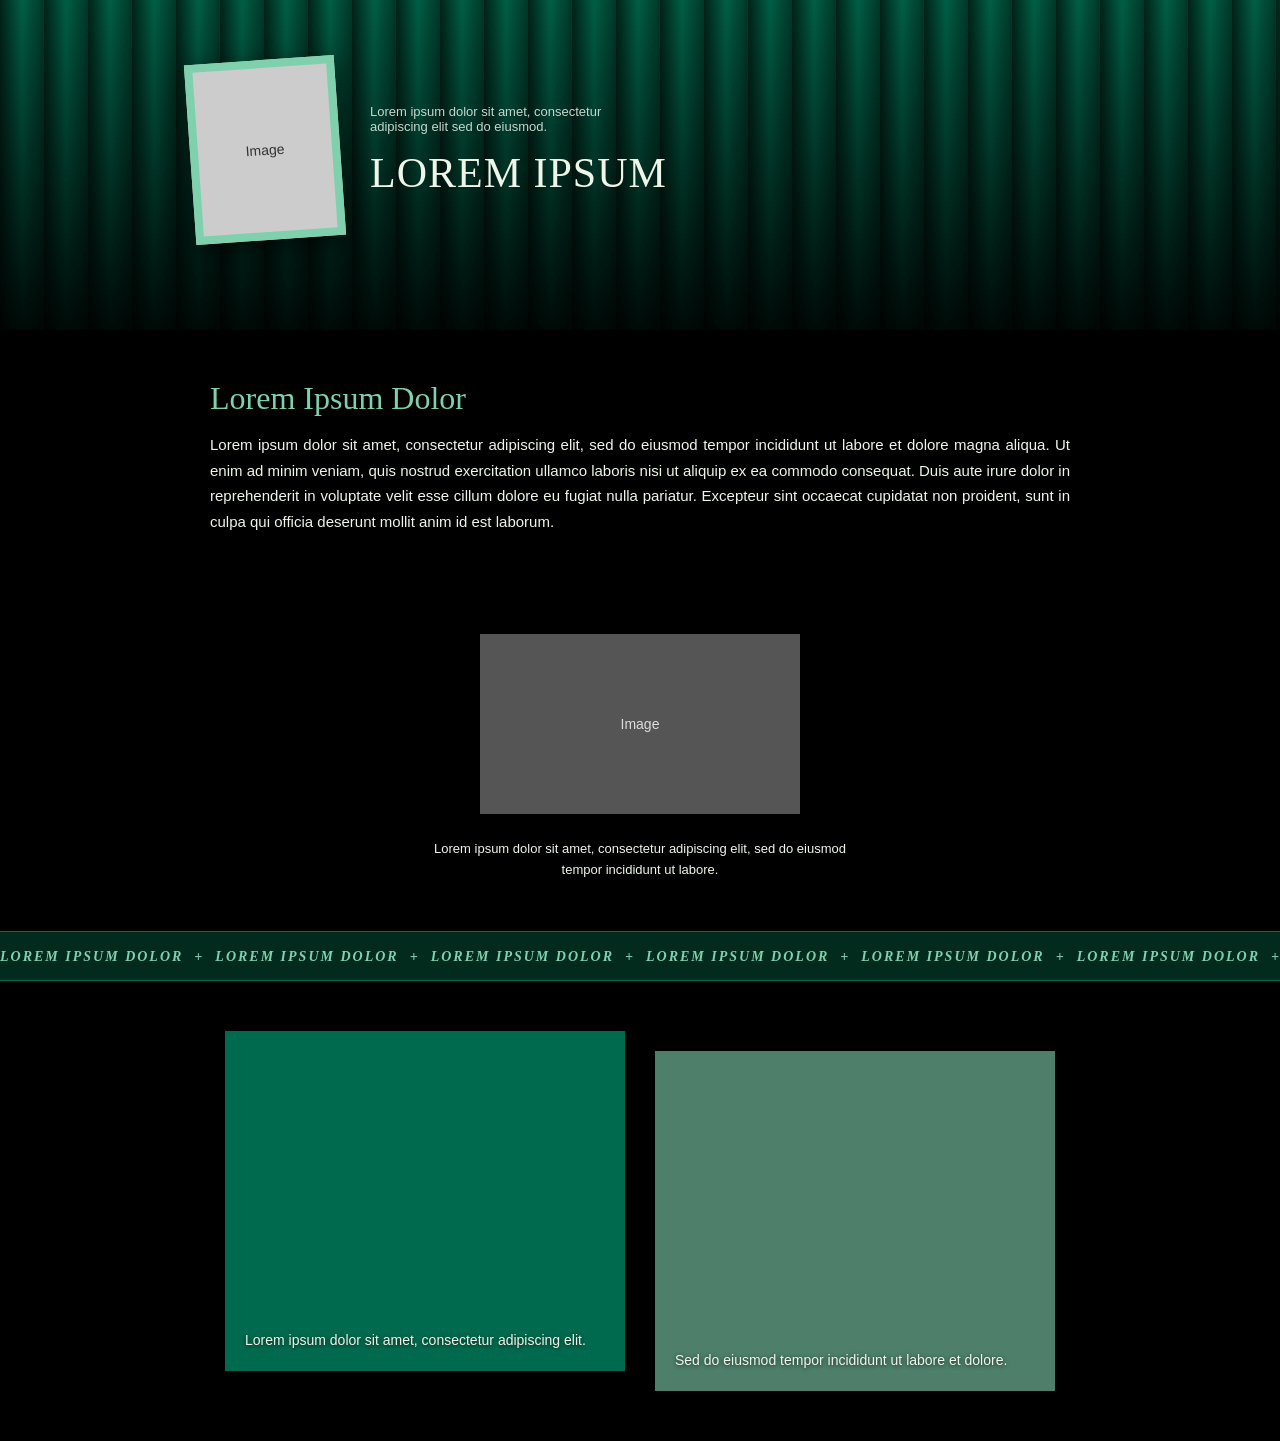
==== index.html @ 97211c65 "Fixed deployment" ====
<!DOCTYPE html>
<html lang="en">
<head>
  <meta charset="UTF-8">
  <!-- This line makes the page fit phone screens -->
  <meta name="viewport" content="width=device-width, initial-scale=1">
  <title>Draft Page</title>

  <style>
    /* ---------- COLORS (change them here!) ---------- */
    :root {
      --green-dark: #022b1e;    /* deep background green */
      --green-main: #006a4e;    /* La Salle style green */
      --green-light: #7fd1ae;   /* soft light green for accents */
      --cream: #eef5e9;         /* text color */
    }

    /* ---------- BASIC SETUP ---------- */
    * { box-sizing: border-box; }

    body {
      margin: 0;
      background: #000;
      color: var(--cream);
      font-family: Arial, sans-serif;
    }

    img, .placeholder { max-width: 100%; }

    /* ---------- HERO (green curtain) ---------- */
    .hero {
      position: relative;
      padding: 60px 20px 90px 20px;
      /* vertical stripes = curtain folds, plus a dark fade at the bottom */
      background:
        linear-gradient(to bottom, rgba(0,0,0,0.1), rgba(0,0,0,0.9)),
        repeating-linear-gradient(
          90deg,
          #01261a 0px,
          var(--green-main) 22px,
          #013d2c 44px
        );
    }

    .hero-inner {
      max-width: 900px;
      margin: 0 auto;
      display: flex;
      align-items: center;
      gap: 30px;
    }

    /* gold-ish picture frame, now light green */
    .frame {
      flex: 0 0 150px;
      height: 180px;
      border: 8px solid var(--green-light);
      background: #ccc;
      color: #333;
      transform: rotate(-4deg);
      display: flex;
      align-items: center;
      justify-content: center;
      font-size: 14px;
      box-shadow: 0 8px 25px rgba(0,0,0,0.6);
    }

    .hero-text small {
      display: block;
      max-width: 280px;
      font-size: 13px;
      color: #c5d6cc;
      margin-bottom: 15px;
    }

    .hero-text h1 {
      margin: 0;
      font-family: Georgia, serif;
      font-weight: normal;
      font-size: clamp(26px, 5vw, 42px);
      letter-spacing: 1px;
    }

    /* ---------- GENERAL SECTION WIDTH ---------- */
    .section {
      max-width: 900px;
      margin: 0 auto;
      padding: 50px 20px;
    }

    /* ---------- ABOUT ---------- */
    .about h2 {
      font-family: Georgia, serif;
      font-weight: normal;
      font-size: clamp(24px, 4vw, 32px);
      color: var(--green-light);
      margin: 0 0 15px 0;
    }

    .about p {
      font-size: 15px;
      line-height: 1.7;
      text-align: justify;
      margin: 0;
    }

    /* ---------- FAMILY PHOTO ---------- */
    .family { text-align: center; }

    .placeholder {
      background: #555;
      color: #ddd;
      display: flex;
      align-items: center;
      justify-content: center;
      font-size: 14px;
    }

    .family .photo {
      width: 100%;
      max-width: 320px;
      height: 180px;
      margin: 0 auto;
    }

    .family p {
      font-size: 13px;
      line-height: 1.6;
      max-width: 420px;
      margin: 25px auto 0 auto;
    }

    /* ---------- SCROLLING TEXT BAR ---------- */
    .marquee {
      overflow: hidden;
      white-space: nowrap;
      padding: 15px 0;
      border-top: 1px solid var(--green-main);
      border-bottom: 1px solid var(--green-main);
      background: var(--green-dark);
    }

    .marquee span {
      display: inline-block;
      color: var(--green-light);
      font-family: Georgia, serif;
      font-style: italic;
      font-weight: bold;
      font-size: 14px;
      letter-spacing: 2px;
      animation: scroll 20s linear infinite;
    }

    @keyframes scroll {
      from { transform: translateX(0); }
      to   { transform: translateX(-50%); }
    }

    /* ---------- MEMORY CARDS ---------- */
    .cards {
      display: flex;
      flex-wrap: wrap;          /* cards stack on small screens */
      gap: 30px;
      justify-content: center;
    }

    .card {
      position: relative;
      flex: 1 1 280px;          /* grow, shrink, min width 280px */
      max-width: 400px;
      height: 340px;
      background: var(--green-main);
    }

    .card.second {
      background: #4d7f6b;
      margin-top: 20px;         /* little offset like the original */
    }

    .card p {
      position: absolute;
      bottom: 20px;
      left: 20px;
      right: 20px;
      margin: 0;
      font-size: 14px;
      line-height: 1.5;
      text-shadow: 0 1px 4px rgba(0,0,0,0.7);
    }

    /* ---------- PHONE TWEAKS ---------- */
    @media (max-width: 600px) {
      .hero { padding: 40px 20px 60px 20px; }

      /* stack the frame on top of the text */
      .hero-inner {
        flex-direction: column;
        text-align: center;
      }

      .hero-text small { margin-left: auto; margin-right: auto; }

      .card.second { margin-top: 0; }
      .about p { text-align: left; }
    }
  </style>
</head>

<body>

  <!-- ===== HERO ===== -->
  <header class="hero">
    <div class="hero-inner">
      <!-- Replace this box with: <img src="portrait.jpg" alt=""> -->
      <div class="frame">Image</div>

      <div class="hero-text">
        <small>Lorem ipsum dolor sit amet, consectetur adipiscing elit sed do eiusmod.</small>
        <h1>LOREM IPSUM</h1>
      </div>
    </div>
  </header>

  <!-- ===== ABOUT ===== -->
  <section class="section about">
    <h2>Lorem Ipsum Dolor</h2>
    <p>
      Lorem ipsum dolor sit amet, consectetur adipiscing elit, sed do eiusmod tempor incididunt ut labore et dolore magna aliqua. Ut enim ad minim veniam, quis nostrud exercitation ullamco laboris nisi ut aliquip ex ea commodo consequat. Duis aute irure dolor in reprehenderit in voluptate velit esse cillum dolore eu fugiat nulla pariatur. Excepteur sint occaecat cupidatat non proident, sunt in culpa qui officia deserunt mollit anim id est laborum.
    </p>
  </section>

  <!-- ===== PHOTO ===== -->
  <section class="section family">
    <!-- Replace with: <img src="photo.jpg" alt=""> -->
    <div class="placeholder photo">Image</div>
    <p>Lorem ipsum dolor sit amet, consectetur adipiscing elit, sed do eiusmod tempor incididunt ut labore.</p>
  </section>

  <!-- ===== SCROLLING TEXT ===== -->
  <div class="marquee">
    <span>
      LOREM IPSUM DOLOR &nbsp;+&nbsp; LOREM IPSUM DOLOR &nbsp;+&nbsp; LOREM IPSUM DOLOR &nbsp;+&nbsp; LOREM IPSUM DOLOR &nbsp;+&nbsp;
      LOREM IPSUM DOLOR &nbsp;+&nbsp; LOREM IPSUM DOLOR &nbsp;+&nbsp; LOREM IPSUM DOLOR &nbsp;+&nbsp; LOREM IPSUM DOLOR &nbsp;+&nbsp;
    </span>
  </div>

  <!-- ===== CARDS ===== -->
  <section class="section">
    <div class="cards">
      <div class="card">
        <p>Lorem ipsum dolor sit amet, consectetur adipiscing elit.</p>
      </div>

      <div class="card second">
        <p>Sed do eiusmod tempor incididunt ut labore et dolore.</p>
      </div>
    </div>
  </section>

</body>
</html>
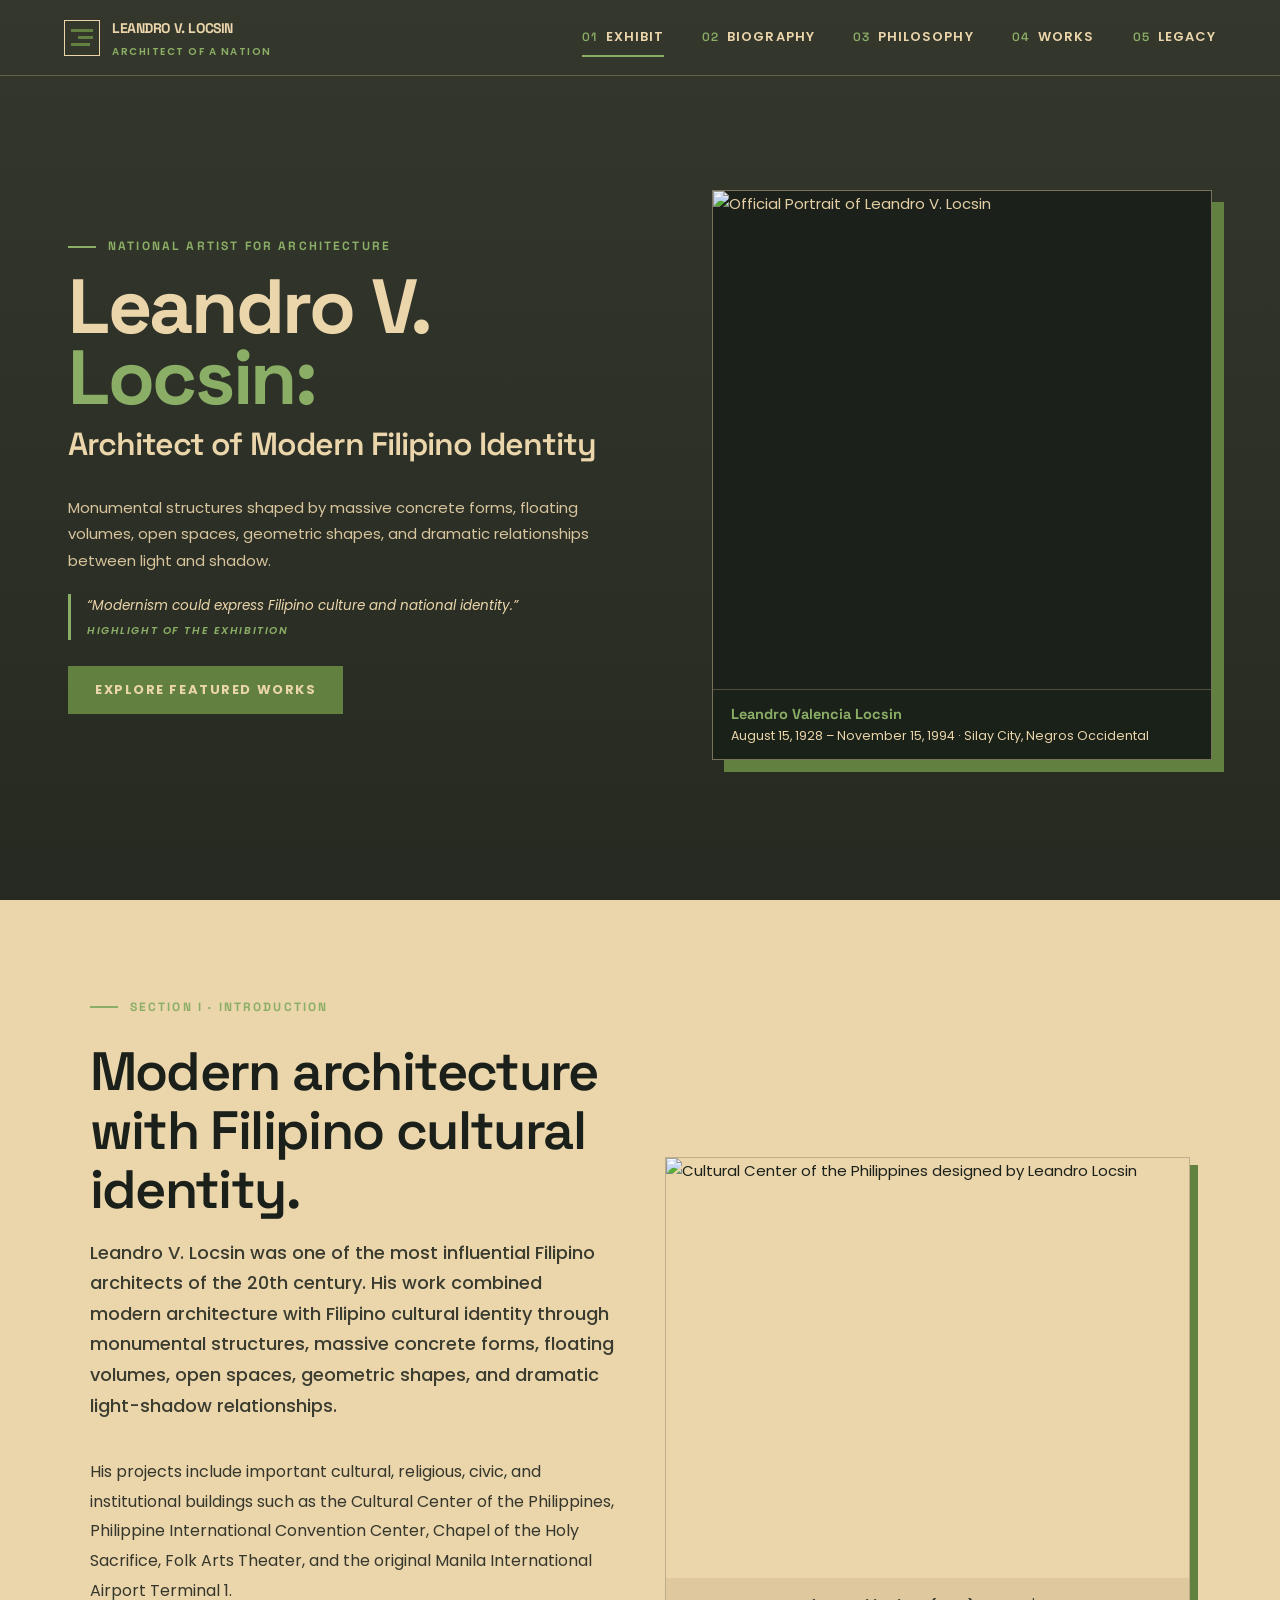
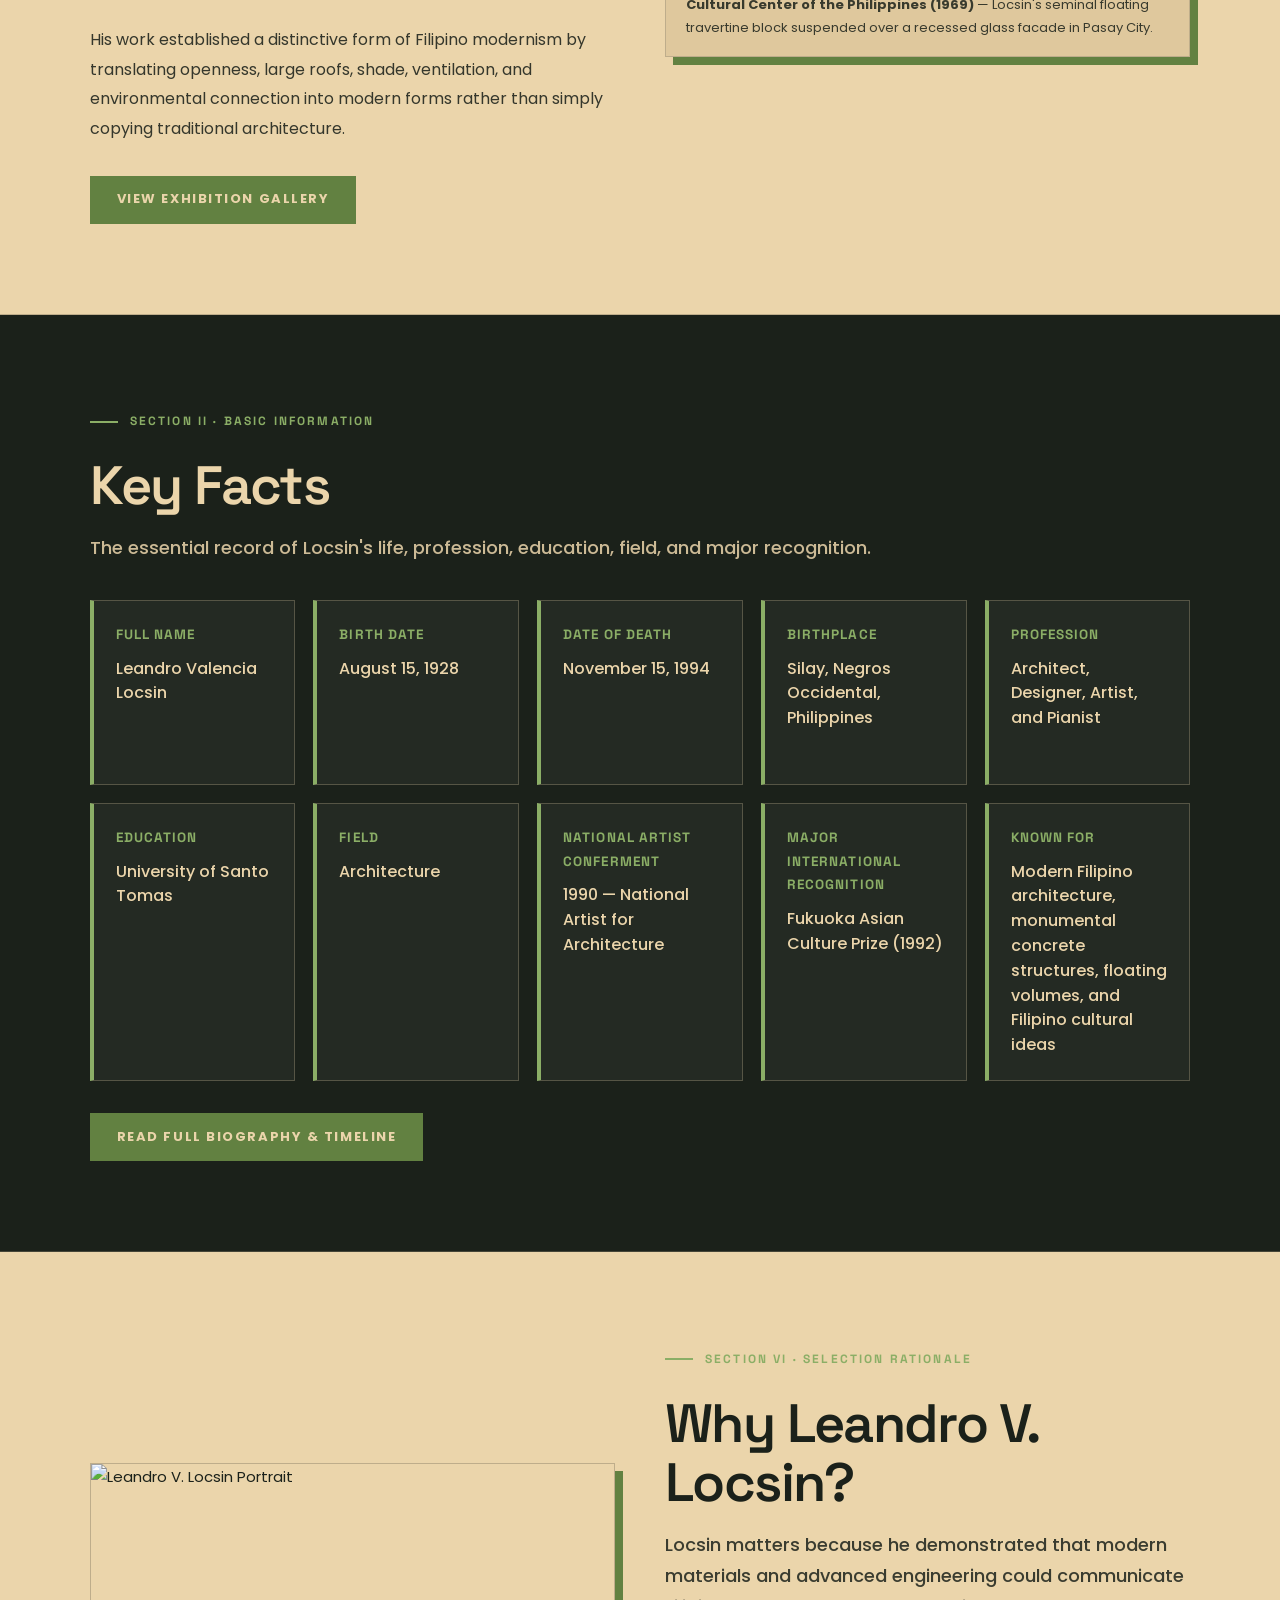
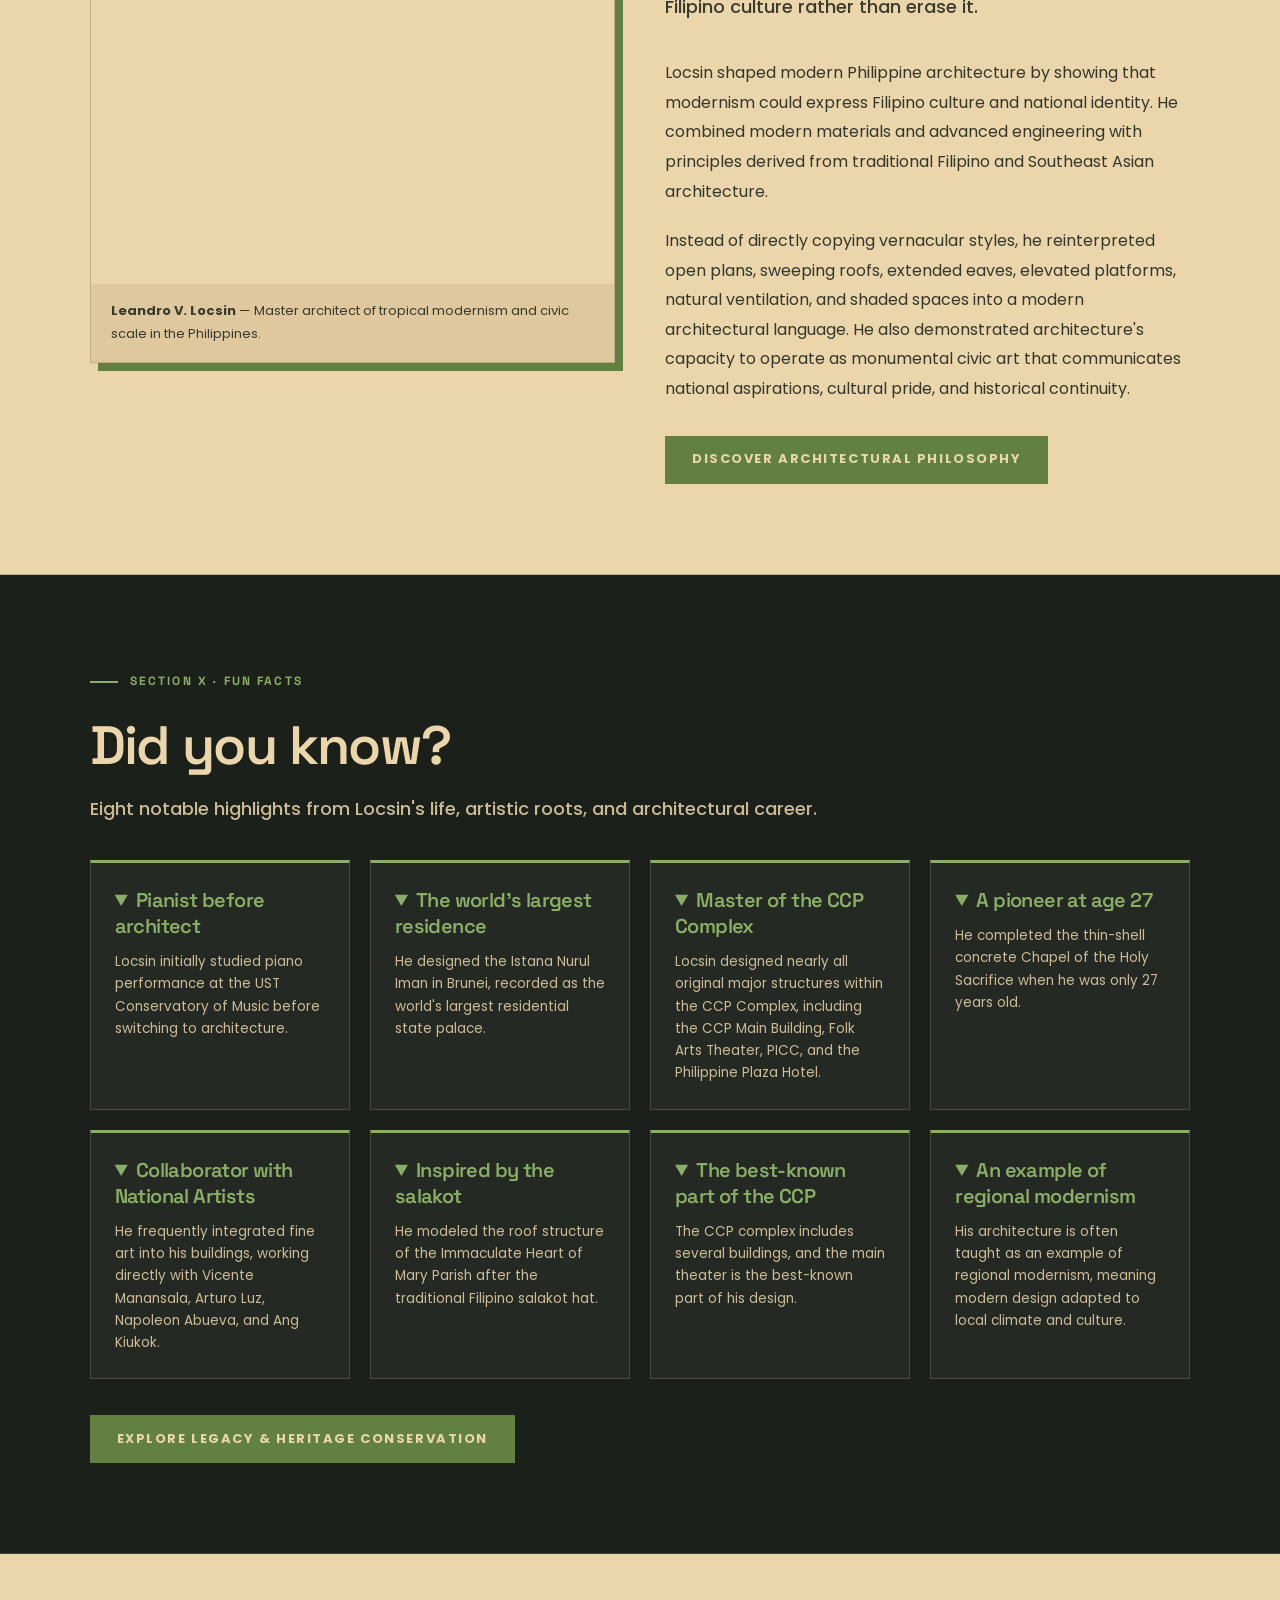
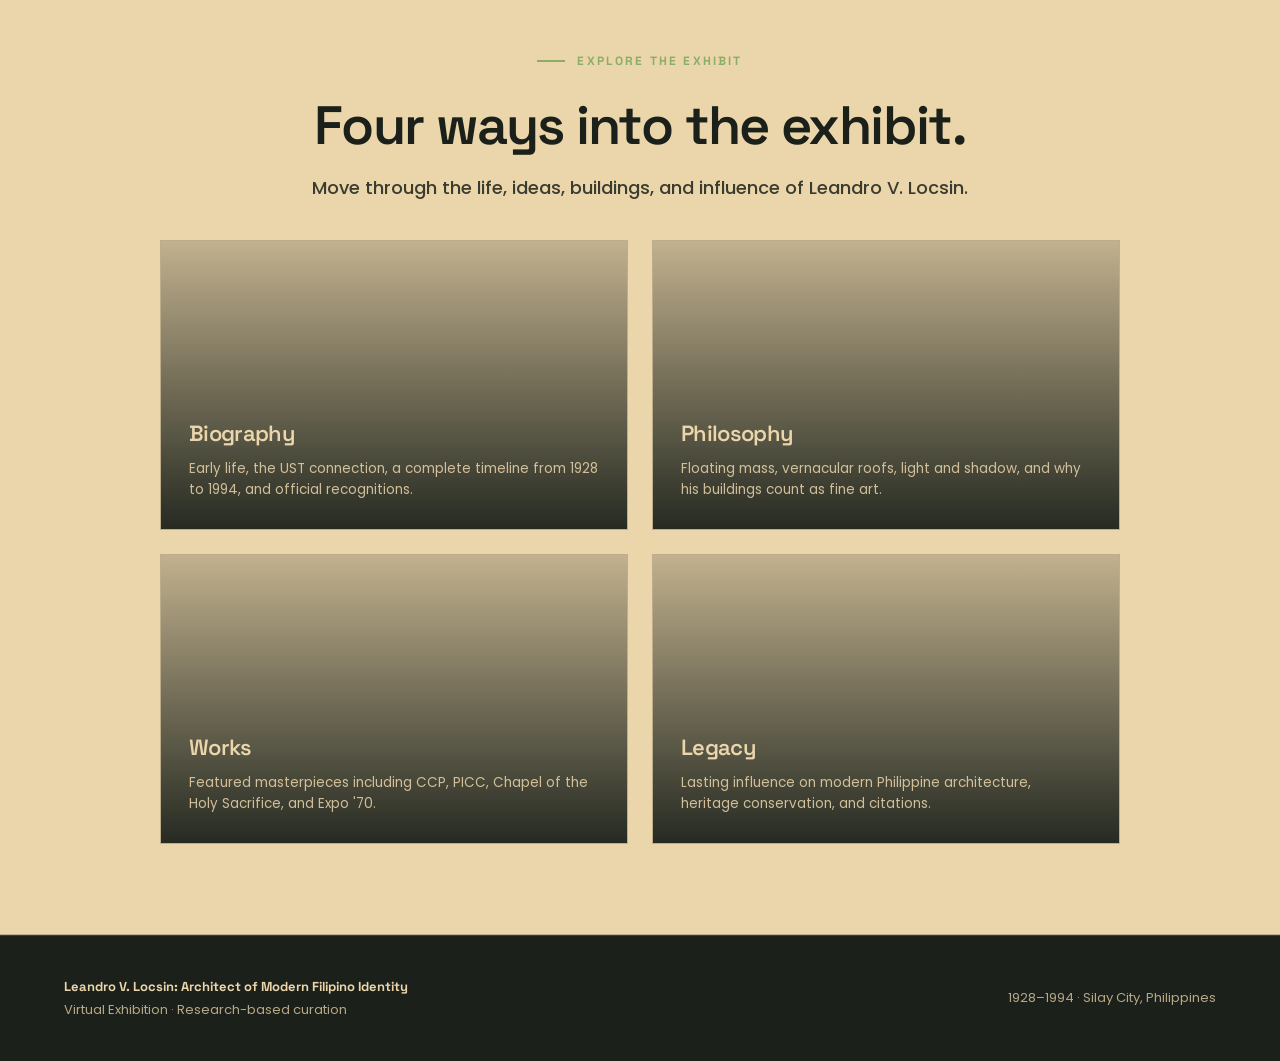
==== commit 64350cfe: "Updated frontend to homepage" ====
--- a/index.html
+++ b/index.html
@@ -2,260 +2,1056 @@
 <html lang="en">
 <head>
   <meta charset="UTF-8">
-  <!-- This line makes the page fit phone screens -->
-  <meta name="viewport" content="width=device-width, initial-scale=1">
-  <title>Draft Page</title>
+  <meta name="viewport" content="width=device-width, initial-scale=1.0">
+  <meta name="description" content="Virtual exhibition on Leandro V. Locsin, National Artist for Architecture.">
+  <title>Leandro V. Locsin — Architect of Modern Filipino Identity</title>
+  
+  <!-- Font Imports: Space Grotesk (Titles & Headings) + Poppins (Body Text) -->
+  <link rel="preconnect" href="https://fonts.googleapis.com">
+  <link rel="preconnect" href="https://fonts.gstatic.com" crossorigin>
+  <link href="https://fonts.googleapis.com/css2?family=Poppins:ital,wght@0,300;0,400;0,500;0,600;0,700;1,400&family=Space+Grotesk:wght@500;600;700&display=swap" rel="stylesheet">
 
   <style>
-    /* ---------- COLORS (change them here!) ---------- */
+    /* ==========================================================================
+       DESIGN SYSTEM & TYPOGRAPHY LOCKOUT
+       ========================================================================== */
     :root {
-      --green-dark: #022b1e;    /* deep background green */
-      --green-main: #006a4e;    /* La Salle style green */
-      --green-light: #7fd1ae;   /* soft light green for accents */
-      --cream: #eef5e9;         /* text color */
-    }
-
-    /* ---------- BASIC SETUP ---------- */
-    * { box-sizing: border-box; }
+      --bg-dark: #1b211a;
+      --accent-green: #628141;
+      --highlight-green: #8bae66;
+      --warm-beige: #ebd5ab;
+      --ink: #1b211a;
+      --paper: #ebd5ab;
+      --line: rgba(27, 33, 26, 0.22);
+      --line-light: rgba(235, 213, 171, 0.2);
+      
+      /* STRICT FONT FAMILIES */
+      --font-title: 'Space Grotesk', -apple-system, BlinkMacSystemFont, sans-serif;
+      --font-body: 'Poppins', -apple-system, BlinkMacSystemFont, sans-serif;
+    }
+
+    * {
+      box-sizing: border-box;
+      margin: 0;
+      padding: 0;
+    }
+
+    html {
+      scroll-behavior: smooth;
+    }
 
     body {
-      margin: 0;
-      background: #000;
-      color: var(--cream);
-      font-family: Arial, sans-serif;
-    }
-
-    img, .placeholder { max-width: 100%; }
-
-    /* ---------- HERO (green curtain) ---------- */
-    .hero {
-      position: relative;
-      padding: 60px 20px 90px 20px;
-      /* vertical stripes = curtain folds, plus a dark fade at the bottom */
-      background:
-        linear-gradient(to bottom, rgba(0,0,0,0.1), rgba(0,0,0,0.9)),
-        repeating-linear-gradient(
-          90deg,
-          #01261a 0px,
-          var(--green-main) 22px,
-          #013d2c 44px
-        );
-    }
-
-    .hero-inner {
-      max-width: 900px;
-      margin: 0 auto;
+      min-height: 100vh;
+      background: var(--paper);
+      color: var(--ink);
+      font-family: var(--font-body);
+      font-size: 15px;
+      line-height: 1.75;
+      -webkit-font-smoothing: antialiased;
+    }
+
+    /* ALL TITLES & HEADINGS LOCKED TO SPACE GROTESK */
+    h1, h2, h3, h4, h5, h6,
+    .lx-display,
+    .lx-title,
+    .lx-home-title-sub,
+    .lx-brand-copy strong,
+    .lx-kicker,
+    .info-card dt,
+    .fact-card summary,
+    .exhibit-card-title {
+      font-family: var(--font-title) !important;
+      letter-spacing: -0.03em;
+    }
+
+    /* ALL BODY PARAGRAPHS & LABELS LOCKED TO POPPINS */
+    p, li, dt, dd, blockquote, figcaption, cite, span, a, button, summary {
+      font-family: var(--font-body);
+    }
+
+    a {
+      color: inherit;
+      text-decoration: none;
+    }
+
+    img {
+      display: block;
+      max-width: 100%;
+      height: auto;
+    }
+
+    .skip-link {
+      position: absolute;
+      top: -100px;
+      left: 16px;
+      z-index: 200;
+      padding: 12px 20px;
+      background: var(--accent-green);
+      color: var(--warm-beige);
+      font-weight: 600;
+      transition: top 0.2s ease;
+    }
+    .skip-link:focus {
+      top: 16px;
+    }
+
+    /* ==========================================================================
+       HEADER & NAVIGATION (SMOOTH SCROLL HIDE/SHOW WITH BEIGE BACKGROUND)
+       ========================================================================== */
+    .lx-header {
+      position: fixed;
+      top: 0;
+      left: 0;
+      right: 0;
+      z-index: 100;
+      display: flex;
+      height: 76px;
+      align-items: center;
+      justify-content: space-between;
+      gap: 24px;
+      padding: 0 clamp(20px, 5vw, 80px);
+      background: transparent;
+      border-bottom: 1px solid rgba(235, 213, 171, 0.25);
+      color: var(--warm-beige);
+      transition: transform 0.35s cubic-bezier(0.16, 1, 0.3, 1), 
+                  background 0.3s ease, 
+                  border-color 0.3s ease, 
+                  color 0.3s ease, 
+                  box-shadow 0.3s ease;
+    }
+
+    /* DISAPPEARS COMPLETELY WHEN SCROLLING DOWN */
+    .lx-header.nav-hidden {
+      transform: translateY(-100%);
+    }
+
+    /* BEIGE STATE WHEN SCROLLED PAST TOP */
+    .lx-header.scrolled {
+      background: var(--paper);
+      color: var(--ink);
+      border-bottom: 1px solid var(--line);
+      box-shadow: 0 4px 20px rgba(27, 33, 26, 0.12);
+    }
+
+    .lx-brand {
+      display: inline-flex;
+      align-items: center;
+      gap: 12px;
+      color: inherit;
+    }
+
+    .lx-brand-mark {
+      display: inline-flex;
+      width: 36px;
+      height: 36px;
+      flex-direction: column;
+      justify-content: center;
+      gap: 4px;
+      padding: 6px;
+      border: 1px solid currentColor;
+      transition: border-color 0.3s ease;
+    }
+
+    .lx-brand-mark i {
+      display: block;
+      height: 3px;
+      background: var(--accent-green);
+    }
+    .lx-brand-mark i:nth-child(2) { width: 70%; margin-left: auto; }
+    .lx-brand-mark i:nth-child(3) { width: 85%; }
+
+    .lx-brand-copy strong {
+      font-size: 14px;
+      line-height: 1.2;
+    }
+
+    .lx-brand-copy small {
+      display: block;
+      margin-top: 2px;
+      font-size: 10px;
+      font-weight: 600;
+      letter-spacing: 0.15em;
+      color: var(--highlight-green);
+      transition: color 0.3s ease;
+    }
+
+    .lx-header.scrolled .lx-brand-copy small {
+      color: var(--accent-green);
+    }
+
+    .lx-nav {
       display: flex;
       align-items: center;
-      gap: 30px;
-    }
-
-    /* gold-ish picture frame, now light green */
-    .frame {
-      flex: 0 0 150px;
-      height: 180px;
-      border: 8px solid var(--green-light);
-      background: #ccc;
-      color: #333;
-      transform: rotate(-4deg);
-      display: flex;
+      gap: clamp(16px, 3vw, 40px);
+    }
+
+    .lx-nav a {
+      position: relative;
+      display: inline-flex;
+      align-items: center;
+      gap: 8px;
+      font-size: 13px;
+      font-weight: 600;
+      letter-spacing: 0.08em;
+      text-transform: uppercase;
+      padding: 8px 0;
+      color: inherit;
+    }
+
+    .lx-nav a::after {
+      content: "";
+      position: absolute;
+      bottom: 0;
+      left: 0;
+      right: 0;
+      height: 2px;
+      background: var(--highlight-green);
+      transform: scaleX(0);
+      transform-origin: left;
+      transition: transform 0.2s ease, background 0.3s ease;
+    }
+
+    .lx-header.scrolled .lx-nav a::after {
+      background: var(--accent-green);
+    }
+
+    .lx-nav a:hover::after,
+    .lx-nav a[aria-current="page"]::after {
+      transform: scaleX(1);
+    }
+
+    .lx-nav-number {
+      color: var(--highlight-green);
+      font-family: var(--font-title);
+      font-size: 12px;
+      transition: color 0.3s ease;
+    }
+
+    .lx-header.scrolled .lx-nav-number {
+      color: var(--accent-green);
+    }
+
+    /* ==========================================================================
+       HERO SECTION (CENTERED LAYOUT + WIDER 84PX GAP + 500PX PORTRAIT CARD)
+       ========================================================================== */
+    .lx-home-hero {
+      position: relative;
+      display: grid;
+      min-height: 100vh;
       align-items: center;
       justify-content: center;
-      font-size: 14px;
-      box-shadow: 0 8px 25px rgba(0,0,0,0.6);
-    }
-
-    .hero-text small {
+      grid-template-columns: minmax(0, 560px) 500px;
+      gap: 84px; /* Increased gap to give text and portrait distinct breathing space */
+      padding: 100px clamp(20px, 5vw, 80px) 50px;
+      box-sizing: border-box;
+      
+      /* Dark Green Overlay + Background Image */
+      background: linear-gradient(rgba(27, 33, 26, 0.88), rgba(27, 33, 26, 0.95)),
+                  url('assets/images/ccp.jpg') center/cover no-repeat;
+      color: var(--warm-beige);
+    }
+
+    .lx-home-hero-copy {
+      display: flex;
+      flex-direction: column;
+      justify-content: center;
+      max-width: 560px;
+    }
+
+    .lx-kicker {
+      display: inline-flex;
+      align-items: center;
+      gap: 12px;
+      font-size: 12px;
+      font-weight: 700;
+      letter-spacing: 0.18em;
+      text-transform: uppercase;
+      color: var(--highlight-green);
+      margin-bottom: 14px;
+    }
+
+    .lx-kicker::before {
+      content: "";
       display: block;
-      max-width: 280px;
-      font-size: 13px;
-      color: #c5d6cc;
-      margin-bottom: 15px;
-    }
-
-    .hero-text h1 {
-      margin: 0;
-      font-family: Georgia, serif;
-      font-weight: normal;
-      font-size: clamp(26px, 5vw, 42px);
-      letter-spacing: 1px;
-    }
-
-    /* ---------- GENERAL SECTION WIDTH ---------- */
-    .section {
-      max-width: 900px;
-      margin: 0 auto;
-      padding: 50px 20px;
-    }
-
-    /* ---------- ABOUT ---------- */
-    .about h2 {
-      font-family: Georgia, serif;
-      font-weight: normal;
-      font-size: clamp(24px, 4vw, 32px);
-      color: var(--green-light);
-      margin: 0 0 15px 0;
-    }
-
-    .about p {
+      width: 28px;
+      height: 2px;
+      background: var(--highlight-green);
+    }
+
+    /* LEANDRO V. LOCSIN TITLE */
+    .lx-home-title {
+      font-size: clamp(54px, 6vw, 88px);
+      font-weight: 700;
+      line-height: 0.92;
+      margin-bottom: 14px;
+      color: var(--warm-beige);
+    }
+
+    .lx-home-title em {
+      color: var(--highlight-green);
+      font-style: normal;
+    }
+
+    .lx-home-title-sub {
+      display: block;
+      margin-top: 14px;
+      font-size: clamp(22px, 2.5vw, 32px);
+      font-weight: 600;
+      line-height: 1.15;
+      color: var(--warm-beige);
+      text-transform: none;
+    }
+
+    .lx-home-lede {
+      max-width: 540px;
       font-size: 15px;
-      line-height: 1.7;
-      text-align: justify;
-      margin: 0;
-    }
-
-    /* ---------- FAMILY PHOTO ---------- */
-    .family { text-align: center; }
-
-    .placeholder {
-      background: #555;
-      color: #ddd;
+      line-height: 1.75;
+      color: rgba(235, 213, 171, 0.9);
+      margin-top: 18px;
+    }
+
+    .lx-home-quote {
+      margin-top: 20px;
+      padding-left: 16px;
+      border-left: 3px solid var(--highlight-green);
+    }
+
+    .lx-home-quote p {
+      font-size: 13.5px;
+      font-style: italic;
+      color: var(--warm-beige);
+    }
+
+    .lx-home-quote cite {
+      display: block;
+      margin-top: 4px;
+      font-size: 10.5px;
+      font-weight: 600;
+      letter-spacing: 0.15em;
+      color: var(--highlight-green);
+      text-transform: uppercase;
+    }
+
+    .lx-hero-cta-row {
+      margin-top: 26px;
       display: flex;
+      gap: 16px;
+    }
+
+    /* 500PX WIDE 1:1 SQUARE PORTRAIT CARD */
+    .lx-hero-portrait-card {
+      position: relative;
+      align-self: center;
+      border: 1px solid rgba(235, 213, 171, 0.45);
+      background: var(--bg-dark);
+      box-shadow: 12px 12px 0 var(--accent-green);
+      overflow: hidden;
+      width: 100%;
+      max-width: 500px;
+    }
+
+    /* STRICT 1:1 SQUARE IMAGE RATIO */
+    .lx-hero-portrait-img {
+      width: 100%;
+      aspect-ratio: 1 / 1;
+      object-fit: cover;
+      object-position: center top;
+      filter: contrast(1.05) brightness(0.95);
+    }
+
+    .lx-hero-portrait-card figcaption {
+      padding: 14px 18px;
+      border-top: 1px solid rgba(235, 213, 171, 0.25);
+      background: rgba(27, 33, 26, 0.95);
+      color: var(--warm-beige);
+      font-size: 12.5px;
+      line-height: 1.45;
+    }
+
+    .lx-hero-portrait-card figcaption strong {
+      display: block;
+      font-family: var(--font-title);
+      font-size: 14.5px;
+      color: var(--highlight-green);
+      margin-bottom: 2px;
+    }
+
+    /* ==========================================================================
+       BUTTONS & GENERAL LAYOUT GRID
+       ========================================================================== */
+    .btn {
+      display: inline-flex;
+      min-height: 48px;
       align-items: center;
       justify-content: center;
-      font-size: 14px;
-    }
-
-    .family .photo {
+      padding: 0 26px;
+      font-family: var(--font-body);
+      font-size: 13px;
+      font-weight: 700;
+      letter-spacing: 0.12em;
+      text-transform: uppercase;
+      border: 1px solid var(--accent-green);
+      cursor: pointer;
+      transition: all 0.2s ease;
+    }
+
+    .btn--light {
+      background: var(--accent-green);
+      color: var(--warm-beige);
+    }
+
+    .btn--light:hover {
+      background: var(--highlight-green);
+      border-color: var(--highlight-green);
+      color: var(--bg-dark);
+      transform: translateY(-2px);
+    }
+
+    .btn--primary {
+      background: var(--accent-green);
+      color: var(--warm-beige);
+    }
+
+    .btn--primary:hover {
+      background: var(--bg-dark);
+      color: var(--warm-beige);
+      box-shadow: 4px 4px 0 var(--accent-green);
+      transform: translate(-2px, -2px);
+    }
+
+    .section {
+      padding: 90px clamp(20px, 7vw, 100px);
+      border-bottom: 1px solid var(--line);
+    }
+
+    .section--beige {
+      background: var(--paper);
+      color: var(--ink);
+    }
+
+    .section--dark {
+      background: var(--bg-dark);
+      color: var(--warm-beige);
+      border-bottom-color: var(--line-light);
+    }
+
+    .section-heading {
+      margin-bottom: 36px;
+      max-width: 850px;
+    }
+
+    .section-heading h2 {
+      font-size: clamp(32px, 4.5vw, 54px);
+      font-weight: 600;
+      line-height: 1.1;
+      margin-top: 10px;
+      margin-bottom: 18px;
+    }
+
+    .section-intro {
+      font-size: 18px;
+      line-height: 1.7;
+      font-weight: 500;
+      color: rgba(27, 33, 26, 0.85);
+    }
+
+    .section--dark .section-intro {
+      color: rgba(235, 213, 171, 0.85);
+    }
+
+    .prose p {
+      font-size: 16px;
+      line-height: 1.85;
+      margin-bottom: 20px;
+      color: rgba(27, 33, 26, 0.88);
+    }
+
+    .section--dark .prose p {
+      color: rgba(235, 213, 171, 0.88);
+    }
+
+    .split-grid {
+      display: grid;
+      grid-template-columns: 1fr 1fr;
+      gap: 50px;
+      align-items: center;
+    }
+
+    .photo-block {
+      border: 1px solid var(--line);
+      background: var(--paper);
+      box-shadow: 8px 8px 0 var(--accent-green);
+    }
+
+    .photo-block img {
       width: 100%;
-      max-width: 320px;
-      height: 180px;
-      margin: 0 auto;
-    }
-
-    .family p {
+      height: 420px;
+      object-fit: cover;
+    }
+
+    .photo-block figcaption {
+      padding: 16px 20px;
       font-size: 13px;
-      line-height: 1.6;
-      max-width: 420px;
-      margin: 25px auto 0 auto;
-    }
-
-    /* ---------- SCROLLING TEXT BAR ---------- */
-    .marquee {
+      color: rgba(27, 33, 26, 0.85);
+      background: #dfc89d;
+    }
+
+    /* ==========================================================================
+       SECTION II: KEY FACTS (DARK GREEN, BIGGER TEXT INSIDE BOXES)
+       ========================================================================== */
+    .info-grid {
+      display: grid;
+      grid-template-columns: repeat(5, 1fr);
+      gap: 18px;
+      margin: 32px 0;
+    }
+
+    .info-card {
+      min-height: 185px;
+      display: flex;
+      flex-direction: column;
+      justify-content: flex-start;
+      padding: 22px;
+      background: rgba(255, 255, 255, 0.04);
+      border: 1px solid rgba(235, 213, 171, 0.25);
+      border-left: 4px solid var(--highlight-green);
+      box-sizing: border-box;
+    }
+
+    .info-card dt {
+      font-size: 13.5px;
+      font-weight: 700;
+      letter-spacing: 0.08em;
+      text-transform: uppercase;
+      color: var(--highlight-green);
+      margin-bottom: 10px;
+    }
+
+    .info-card dd {
+      font-size: 16px;
+      font-weight: 500;
+      color: var(--warm-beige);
+      line-height: 1.55;
+    }
+
+    /* ==========================================================================
+       SECTION IV: DID YOU KNOW? (BIGGER SUMMARY TITLE FONT)
+       ========================================================================== */
+    .facts-grid {
+      display: grid;
+      grid-template-columns: repeat(4, 1fr);
+      gap: 20px;
+      margin: 36px 0;
+    }
+
+    .fact-card {
+      min-height: 190px;
+      height: 100%;
+      padding: 24px;
+      background: rgba(255, 255, 255, 0.04);
+      border: 1px solid rgba(235, 213, 171, 0.2);
+      border-top: 3px solid var(--highlight-green);
+      box-sizing: border-box;
+    }
+
+    .fact-card summary {
+      font-size: 20px;
+      font-weight: 600;
+      color: var(--highlight-green);
+      cursor: pointer;
+      margin-bottom: 12px;
+      outline: none;
+      line-height: 1.3;
+    }
+
+    .fact-card p {
+      font-size: 13.5px;
+      line-height: 1.65;
+      color: rgba(235, 213, 171, 0.85);
+      margin-top: 8px;
+    }
+
+    /* ==========================================================================
+       SECTION V: FOUR WAYS INTO THE EXHIBIT (CENTERED 2X2 GRID)
+       ========================================================================== */
+    .exhibit-grid-container {
+      max-width: 960px;
+      margin: 36px auto 0 auto;
+    }
+
+    .exhibit-grid {
+      display: grid;
+      grid-template-columns: repeat(2, 1fr);
+      gap: 24px;
+    }
+
+    .exhibit-card {
+      position: relative;
+      display: flex;
+      flex-direction: column;
+      justify-content: flex-end;
+      height: 290px;
+      padding: 28px;
+      box-sizing: border-box;
+      border: 1px solid var(--line);
       overflow: hidden;
-      white-space: nowrap;
-      padding: 15px 0;
-      border-top: 1px solid var(--green-main);
-      border-bottom: 1px solid var(--green-main);
-      background: var(--green-dark);
-    }
-
-    .marquee span {
-      display: inline-block;
-      color: var(--green-light);
-      font-family: Georgia, serif;
-      font-style: italic;
-      font-weight: bold;
-      font-size: 14px;
-      letter-spacing: 2px;
-      animation: scroll 20s linear infinite;
-    }
-
-    @keyframes scroll {
-      from { transform: translateX(0); }
-      to   { transform: translateX(-50%); }
-    }
-
-    /* ---------- MEMORY CARDS ---------- */
-    .cards {
+      background-size: cover;
+      background-position: center;
+      transition: all 0.25s ease;
+    }
+
+    .exhibit-card::before {
+      content: "";
+      position: absolute;
+      inset: 0;
+      background: linear-gradient(to top, rgba(27, 33, 26, 0.95) 0%, rgba(27, 33, 26, 0.5) 60%, rgba(27, 33, 26, 0.2) 100%);
+      z-index: 1;
+      transition: background 0.25s ease;
+    }
+
+    .exhibit-card:hover {
+      outline: 4px solid var(--highlight-green);
+      outline-offset: -4px;
+    }
+
+    .exhibit-card-content {
+      position: relative;
+      z-index: 2;
+      color: var(--warm-beige);
+    }
+
+    .exhibit-card-title {
+      font-size: 22px;
+      font-weight: 600;
+      color: var(--warm-beige);
+      margin-bottom: 6px;
+    }
+
+    .exhibit-card-desc {
+      font-size: 13.5px;
+      line-height: 1.55;
+      color: rgba(235, 213, 171, 0.85);
+    }
+
+    /* Image Backgrounds */
+    .exhibit-card--biography {
+      background-image: url('assets/images/portrait/locsin-official.jpg');
+    }
+    .exhibit-card--philosophy {
+      background-image: url('assets/images/ccp.jpg');
+    }
+    .exhibit-card--works {
+      background-image: url('assets/images/ccp.jpg');
+    }
+    .exhibit-card--legacy {
+      background-image: url('assets/images/portrait/locsin-official.jpg');
+    }
+
+    /* ==========================================================================
+       FOOTER
+       ========================================================================== */
+    .site-footer {
+      padding: 40px clamp(20px, 5vw, 80px);
+      background: var(--bg-dark);
+      color: var(--warm-beige);
+      border-top: 1px solid rgba(235, 213, 171, 0.15);
+    }
+
+    .footer-wrap {
       display: flex;
-      flex-wrap: wrap;          /* cards stack on small screens */
-      gap: 30px;
-      justify-content: center;
-    }
-
-    .card {
-      position: relative;
-      flex: 1 1 280px;          /* grow, shrink, min width 280px */
-      max-width: 400px;
-      height: 340px;
-      background: var(--green-main);
-    }
-
-    .card.second {
-      background: #4d7f6b;
-      margin-top: 20px;         /* little offset like the original */
-    }
-
-    .card p {
-      position: absolute;
-      bottom: 20px;
-      left: 20px;
-      right: 20px;
-      margin: 0;
-      font-size: 14px;
-      line-height: 1.5;
-      text-shadow: 0 1px 4px rgba(0,0,0,0.7);
-    }
-
-    /* ---------- PHONE TWEAKS ---------- */
-    @media (max-width: 600px) {
-      .hero { padding: 40px 20px 60px 20px; }
-
-      /* stack the frame on top of the text */
-      .hero-inner {
-        flex-direction: column;
-        text-align: center;
+      flex-wrap: wrap;
+      align-items: center;
+      justify-content: space-between;
+      gap: 20px;
+    }
+
+    .footer-copy {
+      font-size: 13px;
+      color: rgba(235, 213, 171, 0.75);
+    }
+
+    .footer-copy strong {
+      font-family: var(--font-title);
+      color: var(--warm-beige);
+    }
+
+    /* RESPONSIVE BREAKPOINTS */
+    @media (max-width: 1180px) {
+      .lx-home-hero {
+        grid-template-columns: 1fr;
+        padding-top: 110px;
+        gap: 40px;
       }
-
-      .hero-text small { margin-left: auto; margin-right: auto; }
-
-      .card.second { margin-top: 0; }
-      .about p { text-align: left; }
+      .lx-home-hero-copy {
+        justify-self: center;
+      }
+      .lx-hero-portrait-card {
+        justify-self: center;
+      }
+      .info-grid {
+        grid-template-columns: repeat(2, 1fr);
+      }
+      .facts-grid {
+        grid-template-columns: repeat(2, 1fr);
+      }
+    }
+
+    @media (max-width: 850px) {
+      .split-grid {
+        grid-template-columns: 1fr;
+      }
+      .exhibit-grid {
+        grid-template-columns: 1fr;
+      }
+      .facts-grid {
+        grid-template-columns: 1fr;
+      }
+      .info-grid {
+        grid-template-columns: 1fr;
+      }
     }
   </style>
 </head>
-
 <body>
 
-  <!-- ===== HERO ===== -->
-  <header class="hero">
-    <div class="hero-inner">
-      <!-- Replace this box with: <img src="portrait.jpg" alt=""> -->
-      <div class="frame">Image</div>
-
-      <div class="hero-text">
-        <small>Lorem ipsum dolor sit amet, consectetur adipiscing elit sed do eiusmod.</small>
-        <h1>LOREM IPSUM</h1>
+  <a class="skip-link" href="#main-content">Skip to content</a>
+
+  <!-- ===== HEADER / NAVIGATION (DISAPPEARS ON SCROLL DOWN, REAPPEARS ON SCROLL UP) ===== -->
+  <header class="lx-header" id="main-header">
+    <a class="lx-brand" href="index.html" aria-label="Leandro Locsin exhibition home">
+      <span class="lx-brand-mark" aria-hidden="true">
+        <i></i><i></i><i></i>
+      </span>
+      <span class="lx-brand-copy">
+        <strong>LEANDRO V. LOCSIN</strong>
+        <small>ARCHITECT OF A NATION</small>
+      </span>
+    </a>
+    
+    <nav class="lx-nav" id="primary-nav" aria-label="Primary navigation">
+      <a href="index.html" aria-current="page"><span class="lx-nav-number">01</span>Exhibit</a>
+      <a href="biography.html"><span class="lx-nav-number">02</span>Biography</a>
+      <a href="philosophy.html"><span class="lx-nav-number">03</span>Philosophy</a>
+      <a href="works.html"><span class="lx-nav-number">04</span>Works</a>
+      <a href="legacy.html"><span class="lx-nav-number">05</span>Legacy</a>
+    </nav>
+  </header>
+
+  <main id="main-content">
+
+    <!-- ===== HERO SECTION ===== -->
+    <section class="lx-home-hero" id="hero">
+      <div class="lx-home-hero-copy">
+        <p class="lx-kicker">National Artist for Architecture</p>
+        
+        <h1 class="lx-home-title">
+          Leandro V.<br><em>Locsin:</em>
+          <span class="lx-home-title-sub">Architect of Modern Filipino Identity</span>
+        </h1>
+        
+        <p class="lx-home-lede">
+          Monumental structures shaped by massive concrete forms, floating volumes, open spaces, geometric shapes, and dramatic relationships between light and shadow.
+        </p>
+        
+        <blockquote class="lx-home-quote">
+          <p>“Modernism could express Filipino culture and national identity.”</p>
+          <cite>Highlight of the Exhibition</cite>
+        </blockquote>
+
+        <div class="lx-hero-cta-row">
+          <a class="btn btn--light" href="works.html">Explore Featured Works</a>
+        </div>
+      </div>
+
+      <!-- 500PX WIDE 1:1 SQUARE PORTRAIT CARD -->
+      <figure class="lx-hero-portrait-card">
+        <img 
+          src="assets/images/portrait/locsin-official.jpg" 
+          alt="Official Portrait of Leandro V. Locsin" 
+          class="lx-hero-portrait-img"
+          loading="eager"
+        >
+        <figcaption>
+          <strong>Leandro Valencia Locsin</strong>
+          August 15, 1928 – November 15, 1994 · Silay City, Negros Occidental
+        </figcaption>
+      </figure>
+    </section>
+
+    <!-- ===== SECTION I: INTRODUCTION (BEIGE / PAPER BACKGROUND) ===== -->
+    <section class="section section--beige" id="introduction">
+      <div class="split-grid">
+        <!-- LEFT: ALL TEXT & BUTTON -->
+        <div class="split-text-col">
+          <div class="section-heading">
+            <p class="lx-kicker">Section I · Introduction</p>
+            <h2>Modern architecture with Filipino cultural identity.</h2>
+            <p class="section-intro">
+              Leandro V. Locsin was one of the most influential Filipino architects of the 20th century. His work combined modern architecture with Filipino cultural identity through monumental structures, massive concrete forms, floating volumes, open spaces, geometric shapes, and dramatic light-shadow relationships.
+            </p>
+          </div>
+
+          <div class="prose">
+            <p>
+              His projects include important cultural, religious, civic, and institutional buildings such as the Cultural Center of the Philippines, Philippine International Convention Center, Chapel of the Holy Sacrifice, Folk Arts Theater, and the original Manila International Airport Terminal 1.
+            </p>
+            <p>
+              His work established a distinctive form of Filipino modernism by translating openness, large roofs, shade, ventilation, and environmental connection into modern forms rather than simply copying traditional architecture.
+            </p>
+          </div>
+
+          <div style="margin-top: 32px;">
+            <a class="btn btn--primary" href="works.html">View Exhibition Gallery</a>
+          </div>
+        </div>
+
+        <!-- RIGHT: CCP IMAGE -->
+        <div class="split-image-col">
+          <figure class="photo-block">
+            <img src="assets/images/ccp.jpg" alt="Cultural Center of the Philippines designed by Leandro Locsin">
+            <figcaption>
+              <strong>Cultural Center of the Philippines (1969)</strong> — Locsin's seminal floating travertine block suspended over a recessed glass facade in Pasay City.
+            </figcaption>
+          </figure>
+        </div>
+      </div>
+    </section>
+
+    <!-- ===== SECTION II: KEY FACTS (DARK GREEN, FULL "KNOWN FOR" & LARGER TEXT) ===== -->
+    <section class="section section--dark" id="basic-info">
+      <div class="section-heading">
+        <p class="lx-kicker">Section II · Basic Information</p>
+        <h2 style="color: var(--warm-beige);">Key Facts</h2>
+        <p class="section-intro">The essential record of Locsin's life, profession, education, field, and major recognition.</p>
+      </div>
+
+      <!-- 10 Symmetrical Cards (5 Columns x 2 Rows) -->
+      <dl class="info-grid">
+        <div class="info-card">
+          <dt>Full Name</dt>
+          <dd>Leandro Valencia Locsin</dd>
+        </div>
+        <div class="info-card">
+          <dt>Birth Date</dt>
+          <dd>August 15, 1928</dd>
+        </div>
+        <div class="info-card">
+          <dt>Date of Death</dt>
+          <dd>November 15, 1994</dd>
+        </div>
+        <div class="info-card">
+          <dt>Birthplace</dt>
+          <dd>Silay, Negros Occidental, Philippines</dd>
+        </div>
+        <div class="info-card">
+          <dt>Profession</dt>
+          <dd>Architect, Designer, Artist, and Pianist</dd>
+        </div>
+        <div class="info-card">
+          <dt>Education</dt>
+          <dd>University of Santo Tomas</dd>
+        </div>
+        <div class="info-card">
+          <dt>Field</dt>
+          <dd>Architecture</dd>
+        </div>
+        <div class="info-card">
+          <dt>National Artist Conferment</dt>
+          <dd>1990 — National Artist for Architecture</dd>
+        </div>
+        <div class="info-card">
+          <dt>Major International Recognition</dt>
+          <dd>Fukuoka Asian Culture Prize (1992)</dd>
+        </div>
+        <div class="info-card">
+          <dt>Known For</dt>
+          <dd>Modern Filipino architecture, monumental concrete structures, floating volumes, and Filipino cultural ideas</dd>
+        </div>
+      </dl>
+
+      <div style="margin-top: 32px;">
+        <a class="btn btn--light" href="biography.html">Read Full Biography &amp; Timeline</a>
+      </div>
+    </section>
+
+    <!-- ===== SECTION III: SELECTION RATIONALE (BEIGE / PAPER BACKGROUND) ===== -->
+    <section class="section section--beige" id="selection-rationale">
+      <div class="split-grid">
+        <!-- LEFT: PORTRAIT IMAGE OF LEANDRO LOCSIN -->
+        <div class="split-image-col">
+          <figure class="photo-block">
+            <img src="assets/images/portrait/locsin-official.jpg" alt="Leandro V. Locsin Portrait">
+            <figcaption>
+              <strong>Leandro V. Locsin</strong> — Master architect of tropical modernism and civic scale in the Philippines.
+            </figcaption>
+          </figure>
+        </div>
+
+        <!-- RIGHT: ALL TEXT & BUTTON -->
+        <div class="split-text-col">
+          <div class="section-heading">
+            <p class="lx-kicker">Section VI · Selection Rationale</p>
+            <h2>Why Leandro V. Locsin?</h2>
+            <p class="section-intro">
+              Locsin matters because he demonstrated that modern materials and advanced engineering could communicate Filipino culture rather than erase it.
+            </p>
+          </div>
+
+          <div class="prose">
+            <p>
+              Locsin shaped modern Philippine architecture by showing that modernism could express Filipino culture and national identity. He combined modern materials and advanced engineering with principles derived from traditional Filipino and Southeast Asian architecture.
+            </p>
+            <p>
+              Instead of directly copying vernacular styles, he reinterpreted open plans, sweeping roofs, extended eaves, elevated platforms, natural ventilation, and shaded spaces into a modern architectural language. He also demonstrated architecture's capacity to operate as monumental civic art that communicates national aspirations, cultural pride, and historical continuity.
+            </p>
+          </div>
+
+          <div style="margin-top: 32px;">
+            <a class="btn btn--primary" href="philosophy.html">Discover Architectural Philosophy</a>
+          </div>
+        </div>
+      </div>
+    </section>
+
+    <!-- ===== SECTION IV: DID YOU KNOW? (8 SYMMETRICAL BOXES, LARGER SUMMARY TITLES) ===== -->
+    <section class="section section--dark" aria-labelledby="facts-title">
+      <div class="section-heading">
+        <p class="lx-kicker">Section X · Fun Facts</p>
+        <h2 id="facts-title" style="color: var(--warm-beige);">Did you know?</h2>
+        <p class="section-intro">
+          Eight notable highlights from Locsin's life, artistic roots, and architectural career.
+        </p>
+      </div>
+
+      <div class="facts-grid">
+        <details class="fact-card" open>
+          <summary>Pianist before architect</summary>
+          <p>Locsin initially studied piano performance at the UST Conservatory of Music before switching to architecture.</p>
+        </details>
+
+        <details class="fact-card" open>
+          <summary>The world's largest residence</summary>
+          <p>He designed the Istana Nurul Iman in Brunei, recorded as the world's largest residential state palace.</p>
+        </details>
+
+        <details class="fact-card" open>
+          <summary>Master of the CCP Complex</summary>
+          <p>Locsin designed nearly all original major structures within the CCP Complex, including the CCP Main Building, Folk Arts Theater, PICC, and the Philippine Plaza Hotel.</p>
+        </details>
+
+        <details class="fact-card" open>
+          <summary>A pioneer at age 27</summary>
+          <p>He completed the thin-shell concrete Chapel of the Holy Sacrifice when he was only 27 years old.</p>
+        </details>
+
+        <details class="fact-card" open>
+          <summary>Collaborator with National Artists</summary>
+          <p>He frequently integrated fine art into his buildings, working directly with Vicente Manansala, Arturo Luz, Napoleon Abueva, and Ang Kiukok.</p>
+        </details>
+
+        <details class="fact-card" open>
+          <summary>Inspired by the salakot</summary>
+          <p>He modeled the roof structure of the Immaculate Heart of Mary Parish after the traditional Filipino salakot hat.</p>
+        </details>
+
+        <details class="fact-card" open>
+          <summary>The best-known part of the CCP</summary>
+          <p>The CCP complex includes several buildings, and the main theater is the best-known part of his design.</p>
+        </details>
+
+        <details class="fact-card" open>
+          <summary>An example of regional modernism</summary>
+          <p>His architecture is often taught as an example of regional modernism, meaning modern design adapted to local climate and culture.</p>
+        </details>
+      </div>
+
+      <div style="margin-top: 36px;">
+        <a class="btn btn--light" href="legacy.html">Explore Legacy &amp; Heritage Conservation</a>
+      </div>
+    </section>
+
+    <!-- ===== SECTION V: FOUR WAYS INTO THE EXHIBIT (CENTERED 2X2 GRID) ===== -->
+    <section class="section section--beige" id="explore-exhibit">
+      <div class="section-heading" style="text-align: center; margin-left: auto; margin-right: auto;">
+        <p class="lx-kicker" style="justify-content: center;">Explore the Exhibit</p>
+        <h2>Four ways into the exhibit.</h2>
+        <p class="section-intro">Move through the life, ideas, buildings, and influence of Leandro V. Locsin.</p>
+      </div>
+
+      <!-- Centered 2x2 Grid Space -->
+      <div class="exhibit-grid-container">
+        <div class="exhibit-grid">
+          <a class="exhibit-card exhibit-card--biography" href="biography.html">
+            <div class="exhibit-card-content">
+              <h3 class="exhibit-card-title">Biography</h3>
+              <p class="exhibit-card-desc">Early life, the UST connection, a complete timeline from 1928 to 1994, and official recognitions.</p>
+            </div>
+          </a>
+
+          <a class="exhibit-card exhibit-card--philosophy" href="philosophy.html">
+            <div class="exhibit-card-content">
+              <h3 class="exhibit-card-title">Philosophy</h3>
+              <p class="exhibit-card-desc">Floating mass, vernacular roofs, light and shadow, and why his buildings count as fine art.</p>
+            </div>
+          </a>
+
+          <a class="exhibit-card exhibit-card--works" href="works.html">
+            <div class="exhibit-card-content">
+              <h3 class="exhibit-card-title">Works</h3>
+              <p class="exhibit-card-desc">Featured masterpieces including CCP, PICC, Chapel of the Holy Sacrifice, and Expo '70.</p>
+            </div>
+          </a>
+
+          <a class="exhibit-card exhibit-card--legacy" href="legacy.html">
+            <div class="exhibit-card-content">
+              <h3 class="exhibit-card-title">Legacy</h3>
+              <p class="exhibit-card-desc">Lasting influence on modern Philippine architecture, heritage conservation, and citations.</p>
+            </div>
+          </a>
+        </div>
+      </div>
+    </section>
+
+  </main>
+
+  <!-- ===== FOOTER (DARK GREEN) ===== -->
+  <footer class="site-footer">
+    <div class="footer-wrap">
+      <div class="footer-copy">
+        <strong>Leandro V. Locsin: Architect of Modern Filipino Identity</strong><br>
+        Virtual Exhibition · Research-based curation
+      </div>
+      <div class="footer-copy">
+        1928–1994 · Silay City, Philippines
       </div>
     </div>
-  </header>
-
-  <!-- ===== ABOUT ===== -->
-  <section class="section about">
-    <h2>Lorem Ipsum Dolor</h2>
-    <p>
-      Lorem ipsum dolor sit amet, consectetur adipiscing elit, sed do eiusmod tempor incididunt ut labore et dolore magna aliqua. Ut enim ad minim veniam, quis nostrud exercitation ullamco laboris nisi ut aliquip ex ea commodo consequat. Duis aute irure dolor in reprehenderit in voluptate velit esse cillum dolore eu fugiat nulla pariatur. Excepteur sint occaecat cupidatat non proident, sunt in culpa qui officia deserunt mollit anim id est laborum.
-    </p>
-  </section>
-
-  <!-- ===== PHOTO ===== -->
-  <section class="section family">
-    <!-- Replace with: <img src="photo.jpg" alt=""> -->
-    <div class="placeholder photo">Image</div>
-    <p>Lorem ipsum dolor sit amet, consectetur adipiscing elit, sed do eiusmod tempor incididunt ut labore.</p>
-  </section>
-
-  <!-- ===== SCROLLING TEXT ===== -->
-  <div class="marquee">
-    <span>
-      LOREM IPSUM DOLOR &nbsp;+&nbsp; LOREM IPSUM DOLOR &nbsp;+&nbsp; LOREM IPSUM DOLOR &nbsp;+&nbsp; LOREM IPSUM DOLOR &nbsp;+&nbsp;
-      LOREM IPSUM DOLOR &nbsp;+&nbsp; LOREM IPSUM DOLOR &nbsp;+&nbsp; LOREM IPSUM DOLOR &nbsp;+&nbsp; LOREM IPSUM DOLOR &nbsp;+&nbsp;
-    </span>
-  </div>
-
-  <!-- ===== CARDS ===== -->
-  <section class="section">
-    <div class="cards">
-      <div class="card">
-        <p>Lorem ipsum dolor sit amet, consectetur adipiscing elit.</p>
-      </div>
-
-      <div class="card second">
-        <p>Sed do eiusmod tempor incididunt ut labore et dolore.</p>
-      </div>
-    </div>
-  </section>
+  </footer>
+
+  <!-- ===== JS FOR DIRECTIONAL SCROLL HIDE/SHOW & BEIGE BACKGROUND TRANSITION ===== -->
+  <script>
+    const header = document.getElementById('main-header');
+    let lastScrollY = window.scrollY;
+
+    window.addEventListener('scroll', () => {
+      const currentScrollY = window.scrollY;
+
+      // 1. Hide completely when scrolling DOWN, reappear when scrolling UP
+      if (currentScrollY > lastScrollY && currentScrollY > 80) {
+        header.classList.add('nav-hidden');
+      } else {
+        header.classList.remove('nav-hidden');
+      }
+
+      // 2. Turn navbar BEIGE when scrolled past top hero space
+      if (currentScrollY > 40) {
+        header.classList.add('scrolled');
+      } else {
+        header.classList.remove('scrolled');
+      }
+
+      lastScrollY = currentScrollY;
+    });
+  </script>
 
 </body>
 </html>
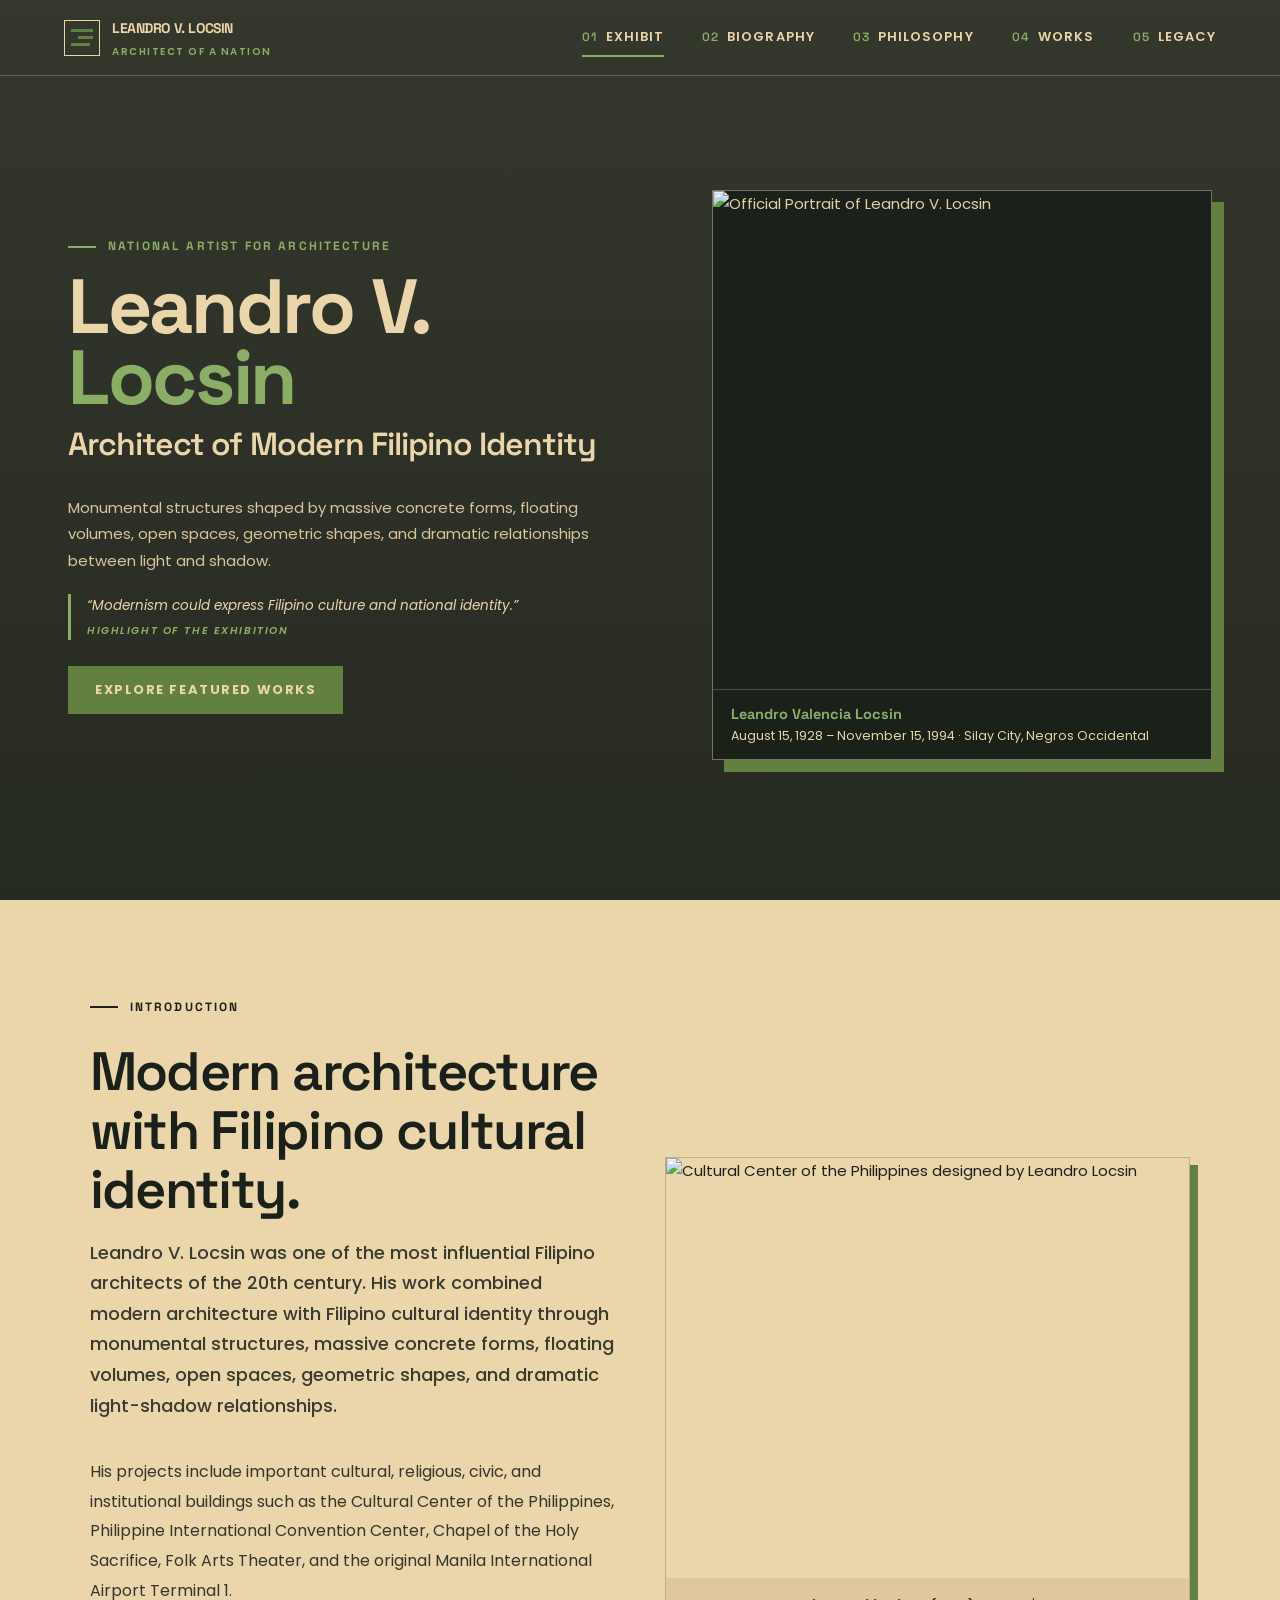
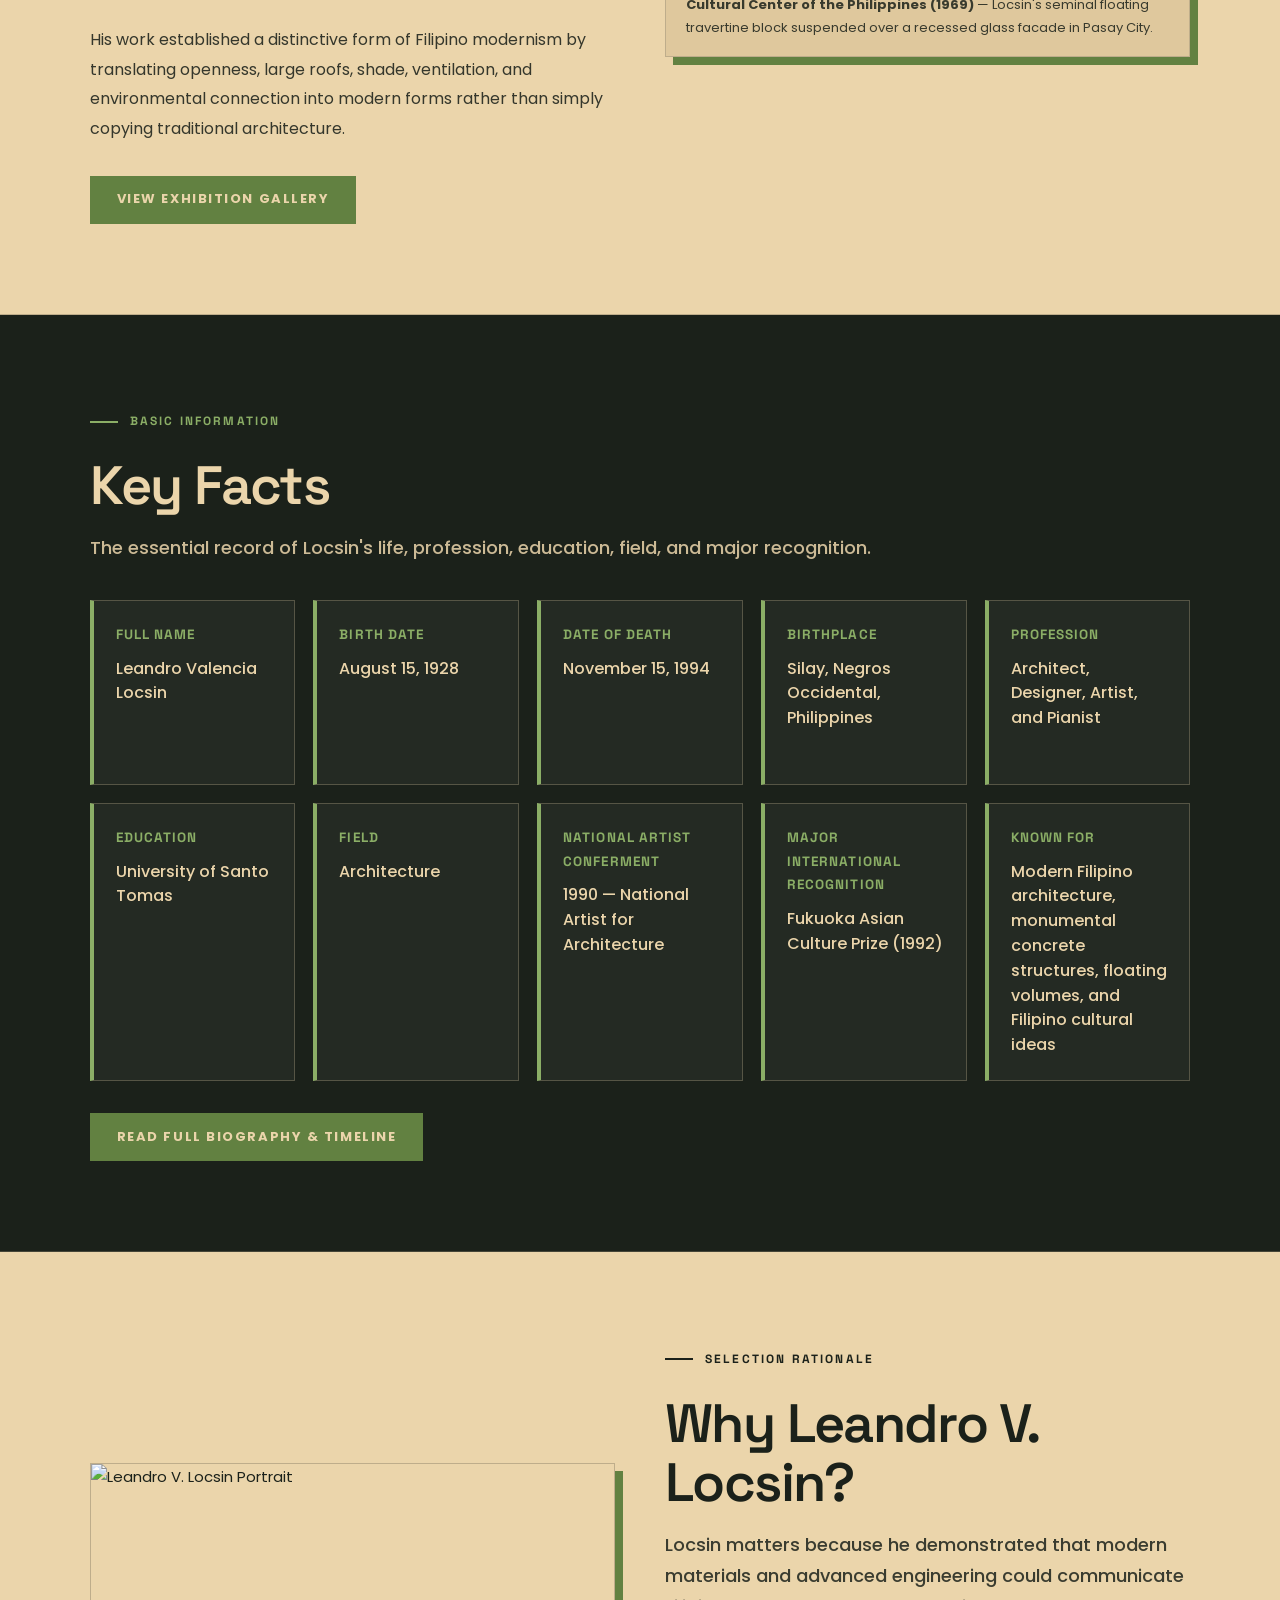
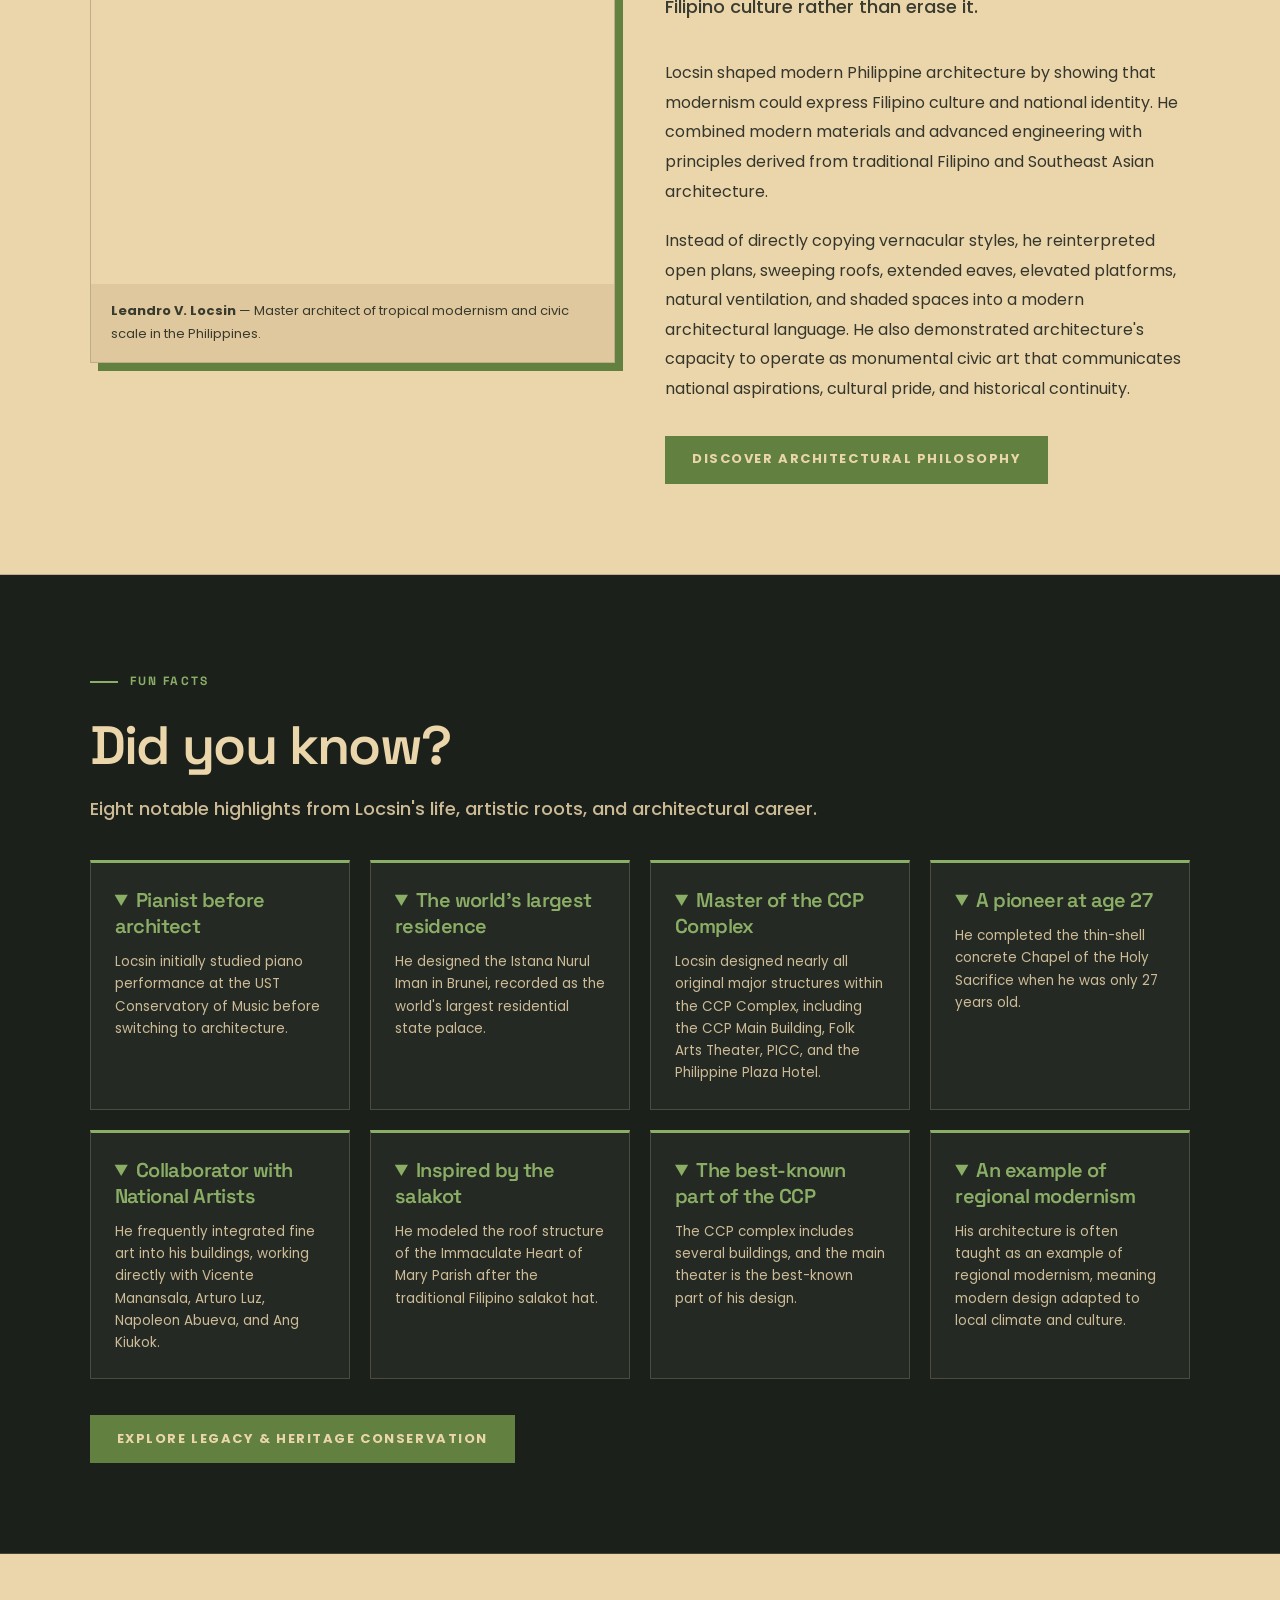
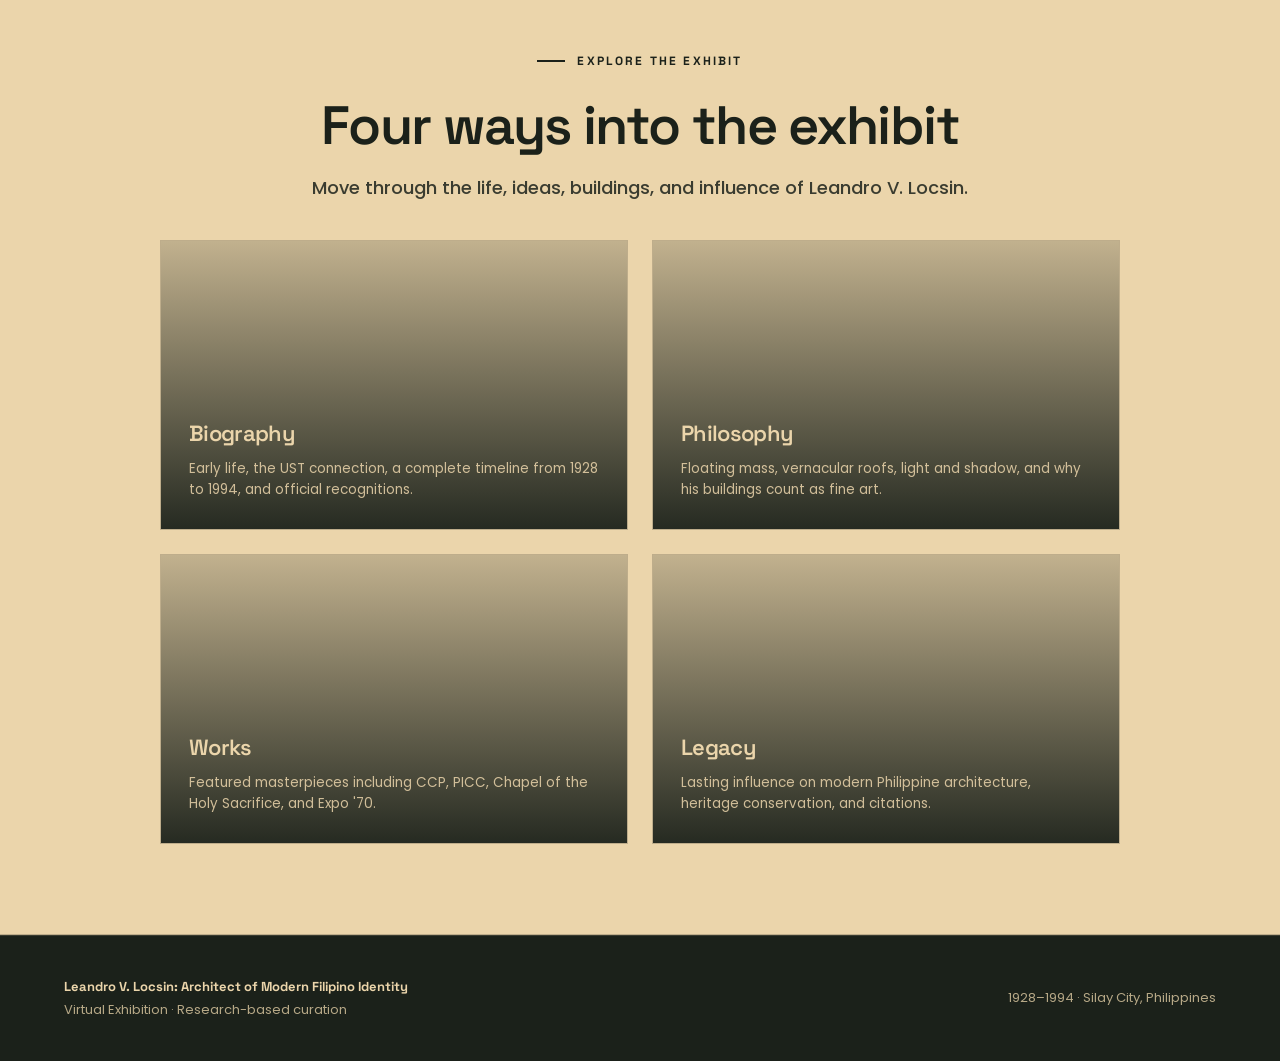
==== commit e712c71c: "Add exhibit gallery assets and refine homepage" ====
--- a/index.html
+++ b/index.html
@@ -11,706 +11,8 @@
   <link rel="preconnect" href="https://fonts.gstatic.com" crossorigin>
   <link href="https://fonts.googleapis.com/css2?family=Poppins:ital,wght@0,300;0,400;0,500;0,600;0,700;1,400&family=Space+Grotesk:wght@500;600;700&display=swap" rel="stylesheet">
 
-  <style>
-    /* ==========================================================================
-       DESIGN SYSTEM & TYPOGRAPHY LOCKOUT
-       ========================================================================== */
-    :root {
-      --bg-dark: #1b211a;
-      --accent-green: #628141;
-      --highlight-green: #8bae66;
-      --warm-beige: #ebd5ab;
-      --ink: #1b211a;
-      --paper: #ebd5ab;
-      --line: rgba(27, 33, 26, 0.22);
-      --line-light: rgba(235, 213, 171, 0.2);
-      
-      /* STRICT FONT FAMILIES */
-      --font-title: 'Space Grotesk', -apple-system, BlinkMacSystemFont, sans-serif;
-      --font-body: 'Poppins', -apple-system, BlinkMacSystemFont, sans-serif;
-    }
-
-    * {
-      box-sizing: border-box;
-      margin: 0;
-      padding: 0;
-    }
-
-    html {
-      scroll-behavior: smooth;
-    }
-
-    body {
-      min-height: 100vh;
-      background: var(--paper);
-      color: var(--ink);
-      font-family: var(--font-body);
-      font-size: 15px;
-      line-height: 1.75;
-      -webkit-font-smoothing: antialiased;
-    }
-
-    /* ALL TITLES & HEADINGS LOCKED TO SPACE GROTESK */
-    h1, h2, h3, h4, h5, h6,
-    .lx-display,
-    .lx-title,
-    .lx-home-title-sub,
-    .lx-brand-copy strong,
-    .lx-kicker,
-    .info-card dt,
-    .fact-card summary,
-    .exhibit-card-title {
-      font-family: var(--font-title) !important;
-      letter-spacing: -0.03em;
-    }
-
-    /* ALL BODY PARAGRAPHS & LABELS LOCKED TO POPPINS */
-    p, li, dt, dd, blockquote, figcaption, cite, span, a, button, summary {
-      font-family: var(--font-body);
-    }
-
-    a {
-      color: inherit;
-      text-decoration: none;
-    }
-
-    img {
-      display: block;
-      max-width: 100%;
-      height: auto;
-    }
-
-    .skip-link {
-      position: absolute;
-      top: -100px;
-      left: 16px;
-      z-index: 200;
-      padding: 12px 20px;
-      background: var(--accent-green);
-      color: var(--warm-beige);
-      font-weight: 600;
-      transition: top 0.2s ease;
-    }
-    .skip-link:focus {
-      top: 16px;
-    }
-
-    /* ==========================================================================
-       HEADER & NAVIGATION (SMOOTH SCROLL HIDE/SHOW WITH BEIGE BACKGROUND)
-       ========================================================================== */
-    .lx-header {
-      position: fixed;
-      top: 0;
-      left: 0;
-      right: 0;
-      z-index: 100;
-      display: flex;
-      height: 76px;
-      align-items: center;
-      justify-content: space-between;
-      gap: 24px;
-      padding: 0 clamp(20px, 5vw, 80px);
-      background: transparent;
-      border-bottom: 1px solid rgba(235, 213, 171, 0.25);
-      color: var(--warm-beige);
-      transition: transform 0.35s cubic-bezier(0.16, 1, 0.3, 1), 
-                  background 0.3s ease, 
-                  border-color 0.3s ease, 
-                  color 0.3s ease, 
-                  box-shadow 0.3s ease;
-    }
-
-    /* DISAPPEARS COMPLETELY WHEN SCROLLING DOWN */
-    .lx-header.nav-hidden {
-      transform: translateY(-100%);
-    }
-
-    /* BEIGE STATE WHEN SCROLLED PAST TOP */
-    .lx-header.scrolled {
-      background: var(--paper);
-      color: var(--ink);
-      border-bottom: 1px solid var(--line);
-      box-shadow: 0 4px 20px rgba(27, 33, 26, 0.12);
-    }
-
-    .lx-brand {
-      display: inline-flex;
-      align-items: center;
-      gap: 12px;
-      color: inherit;
-    }
-
-    .lx-brand-mark {
-      display: inline-flex;
-      width: 36px;
-      height: 36px;
-      flex-direction: column;
-      justify-content: center;
-      gap: 4px;
-      padding: 6px;
-      border: 1px solid currentColor;
-      transition: border-color 0.3s ease;
-    }
-
-    .lx-brand-mark i {
-      display: block;
-      height: 3px;
-      background: var(--accent-green);
-    }
-    .lx-brand-mark i:nth-child(2) { width: 70%; margin-left: auto; }
-    .lx-brand-mark i:nth-child(3) { width: 85%; }
-
-    .lx-brand-copy strong {
-      font-size: 14px;
-      line-height: 1.2;
-    }
-
-    .lx-brand-copy small {
-      display: block;
-      margin-top: 2px;
-      font-size: 10px;
-      font-weight: 600;
-      letter-spacing: 0.15em;
-      color: var(--highlight-green);
-      transition: color 0.3s ease;
-    }
-
-    .lx-header.scrolled .lx-brand-copy small {
-      color: var(--accent-green);
-    }
-
-    .lx-nav {
-      display: flex;
-      align-items: center;
-      gap: clamp(16px, 3vw, 40px);
-    }
-
-    .lx-nav a {
-      position: relative;
-      display: inline-flex;
-      align-items: center;
-      gap: 8px;
-      font-size: 13px;
-      font-weight: 600;
-      letter-spacing: 0.08em;
-      text-transform: uppercase;
-      padding: 8px 0;
-      color: inherit;
-    }
-
-    .lx-nav a::after {
-      content: "";
-      position: absolute;
-      bottom: 0;
-      left: 0;
-      right: 0;
-      height: 2px;
-      background: var(--highlight-green);
-      transform: scaleX(0);
-      transform-origin: left;
-      transition: transform 0.2s ease, background 0.3s ease;
-    }
-
-    .lx-header.scrolled .lx-nav a::after {
-      background: var(--accent-green);
-    }
-
-    .lx-nav a:hover::after,
-    .lx-nav a[aria-current="page"]::after {
-      transform: scaleX(1);
-    }
-
-    .lx-nav-number {
-      color: var(--highlight-green);
-      font-family: var(--font-title);
-      font-size: 12px;
-      transition: color 0.3s ease;
-    }
-
-    .lx-header.scrolled .lx-nav-number {
-      color: var(--accent-green);
-    }
-
-    /* ==========================================================================
-       HERO SECTION (CENTERED LAYOUT + WIDER 84PX GAP + 500PX PORTRAIT CARD)
-       ========================================================================== */
-    .lx-home-hero {
-      position: relative;
-      display: grid;
-      min-height: 100vh;
-      align-items: center;
-      justify-content: center;
-      grid-template-columns: minmax(0, 560px) 500px;
-      gap: 84px; /* Increased gap to give text and portrait distinct breathing space */
-      padding: 100px clamp(20px, 5vw, 80px) 50px;
-      box-sizing: border-box;
-      
-      /* Dark Green Overlay + Background Image */
-      background: linear-gradient(rgba(27, 33, 26, 0.88), rgba(27, 33, 26, 0.95)),
-                  url('assets/images/ccp.jpg') center/cover no-repeat;
-      color: var(--warm-beige);
-    }
-
-    .lx-home-hero-copy {
-      display: flex;
-      flex-direction: column;
-      justify-content: center;
-      max-width: 560px;
-    }
-
-    .lx-kicker {
-      display: inline-flex;
-      align-items: center;
-      gap: 12px;
-      font-size: 12px;
-      font-weight: 700;
-      letter-spacing: 0.18em;
-      text-transform: uppercase;
-      color: var(--highlight-green);
-      margin-bottom: 14px;
-    }
-
-    .lx-kicker::before {
-      content: "";
-      display: block;
-      width: 28px;
-      height: 2px;
-      background: var(--highlight-green);
-    }
-
-    /* LEANDRO V. LOCSIN TITLE */
-    .lx-home-title {
-      font-size: clamp(54px, 6vw, 88px);
-      font-weight: 700;
-      line-height: 0.92;
-      margin-bottom: 14px;
-      color: var(--warm-beige);
-    }
-
-    .lx-home-title em {
-      color: var(--highlight-green);
-      font-style: normal;
-    }
-
-    .lx-home-title-sub {
-      display: block;
-      margin-top: 14px;
-      font-size: clamp(22px, 2.5vw, 32px);
-      font-weight: 600;
-      line-height: 1.15;
-      color: var(--warm-beige);
-      text-transform: none;
-    }
-
-    .lx-home-lede {
-      max-width: 540px;
-      font-size: 15px;
-      line-height: 1.75;
-      color: rgba(235, 213, 171, 0.9);
-      margin-top: 18px;
-    }
-
-    .lx-home-quote {
-      margin-top: 20px;
-      padding-left: 16px;
-      border-left: 3px solid var(--highlight-green);
-    }
-
-    .lx-home-quote p {
-      font-size: 13.5px;
-      font-style: italic;
-      color: var(--warm-beige);
-    }
-
-    .lx-home-quote cite {
-      display: block;
-      margin-top: 4px;
-      font-size: 10.5px;
-      font-weight: 600;
-      letter-spacing: 0.15em;
-      color: var(--highlight-green);
-      text-transform: uppercase;
-    }
-
-    .lx-hero-cta-row {
-      margin-top: 26px;
-      display: flex;
-      gap: 16px;
-    }
-
-    /* 500PX WIDE 1:1 SQUARE PORTRAIT CARD */
-    .lx-hero-portrait-card {
-      position: relative;
-      align-self: center;
-      border: 1px solid rgba(235, 213, 171, 0.45);
-      background: var(--bg-dark);
-      box-shadow: 12px 12px 0 var(--accent-green);
-      overflow: hidden;
-      width: 100%;
-      max-width: 500px;
-    }
-
-    /* STRICT 1:1 SQUARE IMAGE RATIO */
-    .lx-hero-portrait-img {
-      width: 100%;
-      aspect-ratio: 1 / 1;
-      object-fit: cover;
-      object-position: center top;
-      filter: contrast(1.05) brightness(0.95);
-    }
-
-    .lx-hero-portrait-card figcaption {
-      padding: 14px 18px;
-      border-top: 1px solid rgba(235, 213, 171, 0.25);
-      background: rgba(27, 33, 26, 0.95);
-      color: var(--warm-beige);
-      font-size: 12.5px;
-      line-height: 1.45;
-    }
-
-    .lx-hero-portrait-card figcaption strong {
-      display: block;
-      font-family: var(--font-title);
-      font-size: 14.5px;
-      color: var(--highlight-green);
-      margin-bottom: 2px;
-    }
-
-    /* ==========================================================================
-       BUTTONS & GENERAL LAYOUT GRID
-       ========================================================================== */
-    .btn {
-      display: inline-flex;
-      min-height: 48px;
-      align-items: center;
-      justify-content: center;
-      padding: 0 26px;
-      font-family: var(--font-body);
-      font-size: 13px;
-      font-weight: 700;
-      letter-spacing: 0.12em;
-      text-transform: uppercase;
-      border: 1px solid var(--accent-green);
-      cursor: pointer;
-      transition: all 0.2s ease;
-    }
-
-    .btn--light {
-      background: var(--accent-green);
-      color: var(--warm-beige);
-    }
-
-    .btn--light:hover {
-      background: var(--highlight-green);
-      border-color: var(--highlight-green);
-      color: var(--bg-dark);
-      transform: translateY(-2px);
-    }
-
-    .btn--primary {
-      background: var(--accent-green);
-      color: var(--warm-beige);
-    }
-
-    .btn--primary:hover {
-      background: var(--bg-dark);
-      color: var(--warm-beige);
-      box-shadow: 4px 4px 0 var(--accent-green);
-      transform: translate(-2px, -2px);
-    }
-
-    .section {
-      padding: 90px clamp(20px, 7vw, 100px);
-      border-bottom: 1px solid var(--line);
-    }
-
-    .section--beige {
-      background: var(--paper);
-      color: var(--ink);
-    }
-
-    .section--dark {
-      background: var(--bg-dark);
-      color: var(--warm-beige);
-      border-bottom-color: var(--line-light);
-    }
-
-    .section-heading {
-      margin-bottom: 36px;
-      max-width: 850px;
-    }
-
-    .section-heading h2 {
-      font-size: clamp(32px, 4.5vw, 54px);
-      font-weight: 600;
-      line-height: 1.1;
-      margin-top: 10px;
-      margin-bottom: 18px;
-    }
-
-    .section-intro {
-      font-size: 18px;
-      line-height: 1.7;
-      font-weight: 500;
-      color: rgba(27, 33, 26, 0.85);
-    }
-
-    .section--dark .section-intro {
-      color: rgba(235, 213, 171, 0.85);
-    }
-
-    .prose p {
-      font-size: 16px;
-      line-height: 1.85;
-      margin-bottom: 20px;
-      color: rgba(27, 33, 26, 0.88);
-    }
-
-    .section--dark .prose p {
-      color: rgba(235, 213, 171, 0.88);
-    }
-
-    .split-grid {
-      display: grid;
-      grid-template-columns: 1fr 1fr;
-      gap: 50px;
-      align-items: center;
-    }
-
-    .photo-block {
-      border: 1px solid var(--line);
-      background: var(--paper);
-      box-shadow: 8px 8px 0 var(--accent-green);
-    }
-
-    .photo-block img {
-      width: 100%;
-      height: 420px;
-      object-fit: cover;
-    }
-
-    .photo-block figcaption {
-      padding: 16px 20px;
-      font-size: 13px;
-      color: rgba(27, 33, 26, 0.85);
-      background: #dfc89d;
-    }
-
-    /* ==========================================================================
-       SECTION II: KEY FACTS (DARK GREEN, BIGGER TEXT INSIDE BOXES)
-       ========================================================================== */
-    .info-grid {
-      display: grid;
-      grid-template-columns: repeat(5, 1fr);
-      gap: 18px;
-      margin: 32px 0;
-    }
-
-    .info-card {
-      min-height: 185px;
-      display: flex;
-      flex-direction: column;
-      justify-content: flex-start;
-      padding: 22px;
-      background: rgba(255, 255, 255, 0.04);
-      border: 1px solid rgba(235, 213, 171, 0.25);
-      border-left: 4px solid var(--highlight-green);
-      box-sizing: border-box;
-    }
-
-    .info-card dt {
-      font-size: 13.5px;
-      font-weight: 700;
-      letter-spacing: 0.08em;
-      text-transform: uppercase;
-      color: var(--highlight-green);
-      margin-bottom: 10px;
-    }
-
-    .info-card dd {
-      font-size: 16px;
-      font-weight: 500;
-      color: var(--warm-beige);
-      line-height: 1.55;
-    }
-
-    /* ==========================================================================
-       SECTION IV: DID YOU KNOW? (BIGGER SUMMARY TITLE FONT)
-       ========================================================================== */
-    .facts-grid {
-      display: grid;
-      grid-template-columns: repeat(4, 1fr);
-      gap: 20px;
-      margin: 36px 0;
-    }
-
-    .fact-card {
-      min-height: 190px;
-      height: 100%;
-      padding: 24px;
-      background: rgba(255, 255, 255, 0.04);
-      border: 1px solid rgba(235, 213, 171, 0.2);
-      border-top: 3px solid var(--highlight-green);
-      box-sizing: border-box;
-    }
-
-    .fact-card summary {
-      font-size: 20px;
-      font-weight: 600;
-      color: var(--highlight-green);
-      cursor: pointer;
-      margin-bottom: 12px;
-      outline: none;
-      line-height: 1.3;
-    }
-
-    .fact-card p {
-      font-size: 13.5px;
-      line-height: 1.65;
-      color: rgba(235, 213, 171, 0.85);
-      margin-top: 8px;
-    }
-
-    /* ==========================================================================
-       SECTION V: FOUR WAYS INTO THE EXHIBIT (CENTERED 2X2 GRID)
-       ========================================================================== */
-    .exhibit-grid-container {
-      max-width: 960px;
-      margin: 36px auto 0 auto;
-    }
-
-    .exhibit-grid {
-      display: grid;
-      grid-template-columns: repeat(2, 1fr);
-      gap: 24px;
-    }
-
-    .exhibit-card {
-      position: relative;
-      display: flex;
-      flex-direction: column;
-      justify-content: flex-end;
-      height: 290px;
-      padding: 28px;
-      box-sizing: border-box;
-      border: 1px solid var(--line);
-      overflow: hidden;
-      background-size: cover;
-      background-position: center;
-      transition: all 0.25s ease;
-    }
-
-    .exhibit-card::before {
-      content: "";
-      position: absolute;
-      inset: 0;
-      background: linear-gradient(to top, rgba(27, 33, 26, 0.95) 0%, rgba(27, 33, 26, 0.5) 60%, rgba(27, 33, 26, 0.2) 100%);
-      z-index: 1;
-      transition: background 0.25s ease;
-    }
-
-    .exhibit-card:hover {
-      outline: 4px solid var(--highlight-green);
-      outline-offset: -4px;
-    }
-
-    .exhibit-card-content {
-      position: relative;
-      z-index: 2;
-      color: var(--warm-beige);
-    }
-
-    .exhibit-card-title {
-      font-size: 22px;
-      font-weight: 600;
-      color: var(--warm-beige);
-      margin-bottom: 6px;
-    }
-
-    .exhibit-card-desc {
-      font-size: 13.5px;
-      line-height: 1.55;
-      color: rgba(235, 213, 171, 0.85);
-    }
-
-    /* Image Backgrounds */
-    .exhibit-card--biography {
-      background-image: url('assets/images/portrait/locsin-official.jpg');
-    }
-    .exhibit-card--philosophy {
-      background-image: url('assets/images/ccp.jpg');
-    }
-    .exhibit-card--works {
-      background-image: url('assets/images/ccp.jpg');
-    }
-    .exhibit-card--legacy {
-      background-image: url('assets/images/portrait/locsin-official.jpg');
-    }
-
-    /* ==========================================================================
-       FOOTER
-       ========================================================================== */
-    .site-footer {
-      padding: 40px clamp(20px, 5vw, 80px);
-      background: var(--bg-dark);
-      color: var(--warm-beige);
-      border-top: 1px solid rgba(235, 213, 171, 0.15);
-    }
-
-    .footer-wrap {
-      display: flex;
-      flex-wrap: wrap;
-      align-items: center;
-      justify-content: space-between;
-      gap: 20px;
-    }
-
-    .footer-copy {
-      font-size: 13px;
-      color: rgba(235, 213, 171, 0.75);
-    }
-
-    .footer-copy strong {
-      font-family: var(--font-title);
-      color: var(--warm-beige);
-    }
-
-    /* RESPONSIVE BREAKPOINTS */
-    @media (max-width: 1180px) {
-      .lx-home-hero {
-        grid-template-columns: 1fr;
-        padding-top: 110px;
-        gap: 40px;
-      }
-      .lx-home-hero-copy {
-        justify-self: center;
-      }
-      .lx-hero-portrait-card {
-        justify-self: center;
-      }
-      .info-grid {
-        grid-template-columns: repeat(2, 1fr);
-      }
-      .facts-grid {
-        grid-template-columns: repeat(2, 1fr);
-      }
-    }
-
-    @media (max-width: 850px) {
-      .split-grid {
-        grid-template-columns: 1fr;
-      }
-      .exhibit-grid {
-        grid-template-columns: 1fr;
-      }
-      .facts-grid {
-        grid-template-columns: 1fr;
-      }
-      .info-grid {
-        grid-template-columns: 1fr;
-      }
-    }
-  </style>
+  <!-- External Stylesheet -->
+  <link rel="stylesheet" href="css/style.css">
 </head>
 <body>
 
@@ -742,10 +44,10 @@
     <!-- ===== HERO SECTION ===== -->
     <section class="lx-home-hero" id="hero">
       <div class="lx-home-hero-copy">
-        <p class="lx-kicker">National Artist for Architecture</p>
+        <p class="lx-kicker-light">National Artist for Architecture</p>
         
         <h1 class="lx-home-title">
-          Leandro V.<br><em>Locsin:</em>
+          Leandro V.<br><em>Locsin</em>
           <span class="lx-home-title-sub">Architect of Modern Filipino Identity</span>
         </h1>
         
@@ -778,13 +80,13 @@
       </figure>
     </section>
 
-    <!-- ===== SECTION I: INTRODUCTION (BEIGE / PAPER BACKGROUND) ===== -->
+    <!-- ===== INTRODUCTION ===== -->
     <section class="section section--beige" id="introduction">
       <div class="split-grid">
         <!-- LEFT: ALL TEXT & BUTTON -->
         <div class="split-text-col">
           <div class="section-heading">
-            <p class="lx-kicker">Section I · Introduction</p>
+            <p class="lx-kicker-dark">Introduction</p>
             <h2>Modern architecture with Filipino cultural identity.</h2>
             <p class="section-intro">
               Leandro V. Locsin was one of the most influential Filipino architects of the 20th century. His work combined modern architecture with Filipino cultural identity through monumental structures, massive concrete forms, floating volumes, open spaces, geometric shapes, and dramatic light-shadow relationships.
@@ -817,10 +119,10 @@
       </div>
     </section>
 
-    <!-- ===== SECTION II: KEY FACTS (DARK GREEN, FULL "KNOWN FOR" & LARGER TEXT) ===== -->
+    <!-- ===== KEY FACTS ===== -->
     <section class="section section--dark" id="basic-info">
       <div class="section-heading">
-        <p class="lx-kicker">Section II · Basic Information</p>
+        <p class="lx-kicker-light">Basic Information</p>
         <h2 style="color: var(--warm-beige);">Key Facts</h2>
         <p class="section-intro">The essential record of Locsin's life, profession, education, field, and major recognition.</p>
       </div>
@@ -874,7 +176,7 @@
       </div>
     </section>
 
-    <!-- ===== SECTION III: SELECTION RATIONALE (BEIGE / PAPER BACKGROUND) ===== -->
+    <!-- ===== SELECTION RATIONALE ===== -->
     <section class="section section--beige" id="selection-rationale">
       <div class="split-grid">
         <!-- LEFT: PORTRAIT IMAGE OF LEANDRO LOCSIN -->
@@ -890,7 +192,7 @@
         <!-- RIGHT: ALL TEXT & BUTTON -->
         <div class="split-text-col">
           <div class="section-heading">
-            <p class="lx-kicker">Section VI · Selection Rationale</p>
+            <p class="lx-kicker-dark">Selection Rationale</p>
             <h2>Why Leandro V. Locsin?</h2>
             <p class="section-intro">
               Locsin matters because he demonstrated that modern materials and advanced engineering could communicate Filipino culture rather than erase it.
@@ -913,10 +215,10 @@
       </div>
     </section>
 
-    <!-- ===== SECTION IV: DID YOU KNOW? (8 SYMMETRICAL BOXES, LARGER SUMMARY TITLES) ===== -->
+    <!-- ===== DID YOU KNOW? ===== -->
     <section class="section section--dark" aria-labelledby="facts-title">
       <div class="section-heading">
-        <p class="lx-kicker">Section X · Fun Facts</p>
+        <p class="lx-kicker-light">Fun Facts</p>
         <h2 id="facts-title" style="color: var(--warm-beige);">Did you know?</h2>
         <p class="section-intro">
           Eight notable highlights from Locsin's life, artistic roots, and architectural career.
@@ -970,11 +272,11 @@
       </div>
     </section>
 
-    <!-- ===== SECTION V: FOUR WAYS INTO THE EXHIBIT (CENTERED 2X2 GRID) ===== -->
+    <!-- ===== FOUR WAYS INTO THE EXHIBIT ===== -->
     <section class="section section--beige" id="explore-exhibit">
       <div class="section-heading" style="text-align: center; margin-left: auto; margin-right: auto;">
-        <p class="lx-kicker" style="justify-content: center;">Explore the Exhibit</p>
-        <h2>Four ways into the exhibit.</h2>
+        <p class="lx-kicker-dark" style="justify-content: center;">Explore the Exhibit</p>
+        <h2>Four ways into the exhibit</h2>
         <p class="section-intro">Move through the life, ideas, buildings, and influence of Leandro V. Locsin.</p>
       </div>
 
@@ -1014,7 +316,7 @@
 
   </main>
 
-  <!-- ===== FOOTER (DARK GREEN) ===== -->
+  <!-- ===== FOOTER ===== -->
   <footer class="site-footer">
     <div class="footer-wrap">
       <div class="footer-copy">
--- a/css/style.css
+++ b/css/style.css
@@ -0,0 +1,719 @@
+/* ==========================================================================
+   DESIGN SYSTEM & TYPOGRAPHY LOCKOUT
+   ========================================================================== */
+:root {
+  --bg-dark: #1b211a;
+  --accent-green: #628141;
+  --highlight-green: #8bae66;
+  --warm-beige: #ebd5ab;
+  --ink: #1b211a;
+  --paper: #ebd5ab;
+  --line: rgba(27, 33, 26, 0.22);
+  --line-light: rgba(235, 213, 171, 0.2);
+  
+  /* STRICT FONT FAMILIES */
+  --font-title: 'Space Grotesk', -apple-system, BlinkMacSystemFont, sans-serif;
+  --font-body: 'Poppins', -apple-system, BlinkMacSystemFont, sans-serif;
+}
+
+* {
+  box-sizing: border-box;
+  margin: 0;
+  padding: 0;
+}
+
+html {
+  scroll-behavior: smooth;
+}
+
+body {
+  min-height: 100vh;
+  background: var(--paper);
+  color: var(--ink);
+  font-family: var(--font-body);
+  font-size: 15px;
+  line-height: 1.75;
+  -webkit-font-smoothing: antialiased;
+}
+
+/* ALL TITLES & HEADINGS LOCKED TO SPACE GROTESK */
+h1, h2, h3, h4, h5, h6,
+.lx-display,
+.lx-title,
+.lx-home-title-sub,
+.lx-brand-copy strong,
+.lx-kicker-light,
+.lx-kicker-dark,
+.info-card dt,
+.fact-card summary,
+.exhibit-card-title {
+  font-family: var(--font-title) !important;
+  letter-spacing: -0.03em;
+}
+
+/* ALL BODY PARAGRAPHS & LABELS LOCKED TO POPPINS */
+p, li, dt, dd, blockquote, figcaption, cite, span, a, button, summary {
+  font-family: var(--font-body);
+}
+
+a {
+  color: inherit;
+  text-decoration: none;
+}
+
+img {
+  display: block;
+  max-width: 100%;
+  height: auto;
+}
+
+.skip-link {
+  position: absolute;
+  top: -100px;
+  left: 16px;
+  z-index: 200;
+  padding: 12px 20px;
+  background: var(--accent-green);
+  color: var(--warm-beige);
+  font-weight: 600;
+  transition: top 0.2s ease;
+}
+.skip-link:focus {
+  top: 16px;
+}
+
+/* ==========================================================================
+   HEADER & NAVIGATION (SMOOTH SCROLL HIDE/SHOW WITH BEIGE BACKGROUND)
+   ========================================================================== */
+.lx-header {
+  position: fixed;
+  top: 0;
+  left: 0;
+  right: 0;
+  z-index: 100;
+  display: flex;
+  height: 76px;
+  align-items: center;
+  justify-content: space-between;
+  gap: 24px;
+  padding: 0 clamp(20px, 5vw, 80px);
+  background: transparent;
+  border-bottom: 1px solid rgba(235, 213, 171, 0.25);
+  color: var(--warm-beige);
+  transition: transform 0.35s cubic-bezier(0.16, 1, 0.3, 1), 
+              background 0.3s ease, 
+              border-color 0.3s ease, 
+              color 0.3s ease, 
+              box-shadow 0.3s ease;
+}
+
+/* DISAPPEARS COMPLETELY WHEN SCROLLING DOWN */
+.lx-header.nav-hidden {
+  transform: translateY(-100%);
+}
+
+/* BEIGE STATE WHEN SCROLLED PAST TOP */
+.lx-header.scrolled {
+  background: var(--paper);
+  color: var(--ink);
+  border-bottom: 1px solid var(--line);
+  box-shadow: 0 4px 20px rgba(27, 33, 26, 0.12);
+}
+
+.lx-brand {
+  display: inline-flex;
+  align-items: center;
+  gap: 12px;
+  color: inherit;
+}
+
+.lx-brand-mark {
+  display: inline-flex;
+  width: 36px;
+  height: 36px;
+  flex-direction: column;
+  justify-content: center;
+  gap: 4px;
+  padding: 6px;
+  border: 1px solid currentColor;
+  transition: border-color 0.3s ease;
+}
+
+.lx-brand-mark i {
+  display: block;
+  height: 3px;
+  background: var(--accent-green);
+}
+.lx-brand-mark i:nth-child(2) { width: 70%; margin-left: auto; }
+.lx-brand-mark i:nth-child(3) { width: 85%; }
+
+.lx-brand-copy strong {
+  font-size: 14px;
+  line-height: 1.2;
+}
+
+.lx-brand-copy small {
+  display: block;
+  margin-top: 2px;
+  font-size: 10px;
+  font-weight: 600;
+  letter-spacing: 0.15em;
+  color: var(--highlight-green);
+  transition: color 0.3s ease;
+}
+
+.lx-header.scrolled .lx-brand-copy small {
+  color: var(--accent-green);
+}
+
+.lx-nav {
+  display: flex;
+  align-items: center;
+  gap: clamp(16px, 3vw, 40px);
+}
+
+.lx-nav a {
+  position: relative;
+  display: inline-flex;
+  align-items: center;
+  gap: 8px;
+  font-size: 13px;
+  font-weight: 600;
+  letter-spacing: 0.08em;
+  text-transform: uppercase;
+  padding: 8px 0;
+  color: inherit;
+}
+
+.lx-nav a::after {
+  content: "";
+  position: absolute;
+  bottom: 0;
+  left: 0;
+  right: 0;
+  height: 2px;
+  background: var(--highlight-green);
+  transform: scaleX(0);
+  transform-origin: left;
+  transition: transform 0.2s ease, background 0.3s ease;
+}
+
+.lx-header.scrolled .lx-nav a::after {
+  background: var(--accent-green);
+}
+
+.lx-nav a:hover::after,
+.lx-nav a[aria-current="page"]::after {
+  transform: scaleX(1);
+}
+
+.lx-nav-number {
+  color: var(--highlight-green);
+  font-family: var(--font-title);
+  font-size: 12px;
+  transition: color 0.3s ease;
+}
+
+.lx-header.scrolled .lx-nav-number {
+  color: var(--accent-green);
+}
+
+/* ==========================================================================
+   HERO SECTION (CENTERED LAYOUT + WIDER 84PX GAP + 500PX PORTRAIT CARD)
+   ========================================================================== */
+.lx-home-hero {
+  position: relative;
+  display: grid;
+  min-height: 100vh;
+  align-items: center;
+  justify-content: center;
+  grid-template-columns: minmax(0, 560px) 500px;
+  gap: 84px;
+  padding: 100px clamp(20px, 5vw, 80px) 50px;
+  box-sizing: border-box;
+  
+  /* Dark Green Overlay + Background Image */
+  background: linear-gradient(rgba(27, 33, 26, 0.88), rgba(27, 33, 26, 0.95)),
+              url('assets/images/ccp.jpg') center/cover no-repeat;
+  color: var(--warm-beige);
+}
+
+.lx-home-hero-copy {
+  display: flex;
+  flex-direction: column;
+  justify-content: center;
+  max-width: 560px;
+}
+
+.lx-kicker-light {
+  display: inline-flex;
+  align-items: center;
+  gap: 12px;
+  font-size: 12px;
+  font-weight: 700;
+  letter-spacing: 0.18em;
+  text-transform: uppercase;
+  color: var(--highlight-green);
+  margin-bottom: 14px;
+}
+
+.lx-kicker-light::before {
+  content: "";
+  display: block;
+  width: 28px;
+  height: 2px;
+  background: var(--highlight-green);
+}
+
+.lx-kicker-dark {
+  display: inline-flex;
+  align-items: center;
+  gap: 12px;
+  font-size: 12px;
+  font-weight: 700;
+  letter-spacing: 0.18em;
+  text-transform: uppercase;
+  color: var(--bg-dark);
+  margin-bottom: 14px;
+}
+
+.lx-kicker-dark::before {
+  content: "";
+  display: block;
+  width: 28px;
+  height: 2px;
+  background: var(--bg-dark);
+}
+
+/* LEANDRO V. LOCSIN TITLE */
+.lx-home-title {
+  font-size: clamp(54px, 6vw, 88px);
+  font-weight: 700;
+  line-height: 0.92;
+  margin-bottom: 14px;
+  color: var(--warm-beige);
+}
+
+.lx-home-title em {
+  color: var(--highlight-green);
+  font-style: normal;
+}
+
+.lx-home-title-sub {
+  display: block;
+  margin-top: 14px;
+  font-size: clamp(22px, 2.5vw, 32px);
+  font-weight: 600;
+  line-height: 1.15;
+  color: var(--warm-beige);
+  text-transform: none;
+}
+
+.lx-home-lede {
+  max-width: 540px;
+  font-size: 15px;
+  line-height: 1.75;
+  color: rgba(235, 213, 171, 0.9);
+  margin-top: 18px;
+}
+
+.lx-home-quote {
+  margin-top: 20px;
+  padding-left: 16px;
+  border-left: 3px solid var(--highlight-green);
+}
+
+.lx-home-quote p {
+  font-size: 13.5px;
+  font-style: italic;
+  color: var(--warm-beige);
+}
+
+.lx-home-quote cite {
+  display: block;
+  margin-top: 4px;
+  font-size: 10.5px;
+  font-weight: 600;
+  letter-spacing: 0.15em;
+  color: var(--highlight-green);
+  text-transform: uppercase;
+}
+
+.lx-hero-cta-row {
+  margin-top: 26px;
+  display: flex;
+  gap: 16px;
+}
+
+/* 500PX WIDE 1:1 SQUARE PORTRAIT CARD */
+.lx-hero-portrait-card {
+  position: relative;
+  align-self: center;
+  border: 1px solid rgba(235, 213, 171, 0.45);
+  background: var(--bg-dark);
+  box-shadow: 12px 12px 0 var(--accent-green);
+  overflow: hidden;
+  width: 100%;
+  max-width: 500px;
+}
+
+/* STRICT 1:1 SQUARE IMAGE RATIO */
+.lx-hero-portrait-img {
+  width: 100%;
+  aspect-ratio: 1 / 1;
+  object-fit: cover;
+  object-position: center top;
+  filter: contrast(1.05) brightness(0.95);
+}
+
+.lx-hero-portrait-card figcaption {
+  padding: 14px 18px;
+  border-top: 1px solid rgba(235, 213, 171, 0.25);
+  background: rgba(27, 33, 26, 0.95);
+  color: var(--warm-beige);
+  font-size: 12.5px;
+  line-height: 1.45;
+}
+
+.lx-hero-portrait-card figcaption strong {
+  display: block;
+  font-family: var(--font-title);
+  font-size: 14.5px;
+  color: var(--highlight-green);
+  margin-bottom: 2px;
+}
+
+/* ==========================================================================
+   BUTTONS & GENERAL LAYOUT GRID
+   ========================================================================== */
+.btn {
+  display: inline-flex;
+  min-height: 48px;
+  align-items: center;
+  justify-content: center;
+  padding: 0 26px;
+  font-family: var(--font-body);
+  font-size: 13px;
+  font-weight: 700;
+  letter-spacing: 0.12em;
+  text-transform: uppercase;
+  border: 1px solid var(--accent-green);
+  cursor: pointer;
+  transition: all 0.2s ease;
+}
+
+.btn--light {
+  background: var(--accent-green);
+  color: var(--warm-beige);
+}
+
+.btn--light:hover {
+  background: var(--highlight-green);
+  border-color: var(--highlight-green);
+  color: var(--bg-dark);
+  transform: translateY(-2px);
+}
+
+.btn--primary {
+  background: var(--accent-green);
+  color: var(--warm-beige);
+}
+
+.btn--primary:hover {
+  background: var(--bg-dark);
+  color: var(--warm-beige);
+  box-shadow: 4px 4px 0 var(--accent-green);
+  transform: translate(-2px, -2px);
+}
+
+.section {
+  padding: 90px clamp(20px, 7vw, 100px);
+  border-bottom: 1px solid var(--line);
+}
+
+.section--beige {
+  background: var(--paper);
+  color: var(--ink);
+}
+
+.section--dark {
+  background: var(--bg-dark);
+  color: var(--warm-beige);
+  border-bottom-color: var(--line-light);
+}
+
+.section-heading {
+  margin-bottom: 36px;
+  max-width: 850px;
+}
+
+.section-heading h2 {
+  font-size: clamp(32px, 4.5vw, 54px);
+  font-weight: 600;
+  line-height: 1.1;
+  margin-top: 10px;
+  margin-bottom: 18px;
+}
+
+.section-intro {
+  font-size: 18px;
+  line-height: 1.7;
+  font-weight: 500;
+  color: rgba(27, 33, 26, 0.85);
+}
+
+.section--dark .section-intro {
+  color: rgba(235, 213, 171, 0.85);
+}
+
+.prose p {
+  font-size: 16px;
+  line-height: 1.85;
+  margin-bottom: 20px;
+  color: rgba(27, 33, 26, 0.88);
+}
+
+.section--dark .prose p {
+  color: rgba(235, 213, 171, 0.88);
+}
+
+.split-grid {
+  display: grid;
+  grid-template-columns: 1fr 1fr;
+  gap: 50px;
+  align-items: center;
+}
+
+.photo-block {
+  border: 1px solid var(--line);
+  background: var(--paper);
+  box-shadow: 8px 8px 0 var(--accent-green);
+}
+
+.photo-block img {
+  width: 100%;
+  height: 420px;
+  object-fit: cover;
+}
+
+.photo-block figcaption {
+  padding: 16px 20px;
+  font-size: 13px;
+  color: rgba(27, 33, 26, 0.85);
+  background: #dfc89d;
+}
+
+/* ==========================================================================
+   SECTION II: KEY FACTS (DARK GREEN, BIGGER TEXT INSIDE BOXES)
+   ========================================================================== */
+.info-grid {
+  display: grid;
+  grid-template-columns: repeat(5, 1fr);
+  gap: 18px;
+  margin: 32px 0;
+}
+
+.info-card {
+  min-height: 185px;
+  display: flex;
+  flex-direction: column;
+  justify-content: flex-start;
+  padding: 22px;
+  background: rgba(255, 255, 255, 0.04);
+  border: 1px solid rgba(235, 213, 171, 0.25);
+  border-left: 4px solid var(--highlight-green);
+  box-sizing: border-box;
+}
+
+.info-card dt {
+  font-size: 13.5px;
+  font-weight: 700;
+  letter-spacing: 0.08em;
+  text-transform: uppercase;
+  color: var(--highlight-green);
+  margin-bottom: 10px;
+}
+
+.info-card dd {
+  font-size: 16px;
+  font-weight: 500;
+  color: var(--warm-beige);
+  line-height: 1.55;
+}
+
+/* ==========================================================================
+   SECTION IV: DID YOU KNOW? (BIGGER SUMMARY TITLE FONT)
+   ========================================================================== */
+.facts-grid {
+  display: grid;
+  grid-template-columns: repeat(4, 1fr);
+  gap: 20px;
+  margin: 36px 0;
+}
+
+.fact-card {
+  min-height: 190px;
+  height: 100%;
+  padding: 24px;
+  background: rgba(255, 255, 255, 0.04);
+  border: 1px solid rgba(235, 213, 171, 0.2);
+  border-top: 3px solid var(--highlight-green);
+  box-sizing: border-box;
+}
+
+.fact-card summary {
+  font-size: 20px;
+  font-weight: 600;
+  color: var(--highlight-green);
+  cursor: pointer;
+  margin-bottom: 12px;
+  outline: none;
+  line-height: 1.3;
+}
+
+.fact-card p {
+  font-size: 13.5px;
+  line-height: 1.65;
+  color: rgba(235, 213, 171, 0.85);
+  margin-top: 8px;
+}
+
+/* ==========================================================================
+   SECTION V: FOUR WAYS INTO THE EXHIBIT (CENTERED 2X2 GRID)
+   ========================================================================== */
+.exhibit-grid-container {
+  max-width: 960px;
+  margin: 36px auto 0 auto;
+}
+
+.exhibit-grid {
+  display: grid;
+  grid-template-columns: repeat(2, 1fr);
+  gap: 24px;
+}
+
+.exhibit-card {
+  position: relative;
+  display: flex;
+  flex-direction: column;
+  justify-content: flex-end;
+  height: 290px;
+  padding: 28px;
+  box-sizing: border-box;
+  border: 1px solid var(--line);
+  overflow: hidden;
+  background-size: cover;
+  background-position: center;
+  transition: all 0.25s ease;
+}
+
+.exhibit-card::before {
+  content: "";
+  position: absolute;
+  inset: 0;
+  background: linear-gradient(to top, rgba(27, 33, 26, 0.95) 0%, rgba(27, 33, 26, 0.5) 60%, rgba(27, 33, 26, 0.2) 100%);
+  z-index: 1;
+  transition: background 0.25s ease;
+}
+
+.exhibit-card:hover {
+  outline: 4px solid var(--highlight-green);
+  outline-offset: -4px;
+}
+
+.exhibit-card-content {
+  position: relative;
+  z-index: 2;
+  color: var(--warm-beige);
+}
+
+.exhibit-card-title {
+  font-size: 22px;
+  font-weight: 600;
+  color: var(--warm-beige);
+  margin-bottom: 6px;
+}
+
+.exhibit-card-desc {
+  font-size: 13.5px;
+  line-height: 1.55;
+  color: rgba(235, 213, 171, 0.85);
+}
+
+/* Image Backgrounds */
+.exhibit-card--biography {
+  background-image: url('assets/images/portrait/locsin-official.jpg');
+}
+.exhibit-card--philosophy {
+  background-image: url('assets/images/ccp.jpg');
+}
+.exhibit-card--works {
+  background-image: url('assets/images/ccp.jpg');
+}
+.exhibit-card--legacy {
+  background-image: url('assets/images/portrait/locsin-official.jpg');
+}
+
+/* ==========================================================================
+   FOOTER
+   ========================================================================== */
+.site-footer {
+  padding: 40px clamp(20px, 5vw, 80px);
+  background: var(--bg-dark);
+  color: var(--warm-beige);
+  border-top: 1px solid rgba(235, 213, 171, 0.15);
+}
+
+.footer-wrap {
+  display: flex;
+  flex-wrap: wrap;
+  align-items: center;
+  justify-content: space-between;
+  gap: 20px;
+}
+
+.footer-copy {
+  font-size: 13px;
+  color: rgba(235, 213, 171, 0.75);
+}
+
+.footer-copy strong {
+  font-family: var(--font-title);
+  color: var(--warm-beige);
+}
+
+/* RESPONSIVE BREAKPOINTS */
+@media (max-width: 1180px) {
+  .lx-home-hero {
+    grid-template-columns: 1fr;
+    padding-top: 110px;
+    gap: 40px;
+  }
+  .lx-home-hero-copy {
+    justify-self: center;
+  }
+  .lx-hero-portrait-card {
+    justify-self: center;
+  }
+  .info-grid {
+    grid-template-columns: repeat(2, 1fr);
+  }
+  .facts-grid {
+    grid-template-columns: repeat(2, 1fr);
+  }
+}
+
+@media (max-width: 850px) {
+  .split-grid {
+    grid-template-columns: 1fr;
+  }
+  .exhibit-grid {
+    grid-template-columns: 1fr;
+  }
+  .facts-grid {
+    grid-template-columns: 1fr;
+  }
+  .info-grid {
+    grid-template-columns: 1fr;
+  }
+}
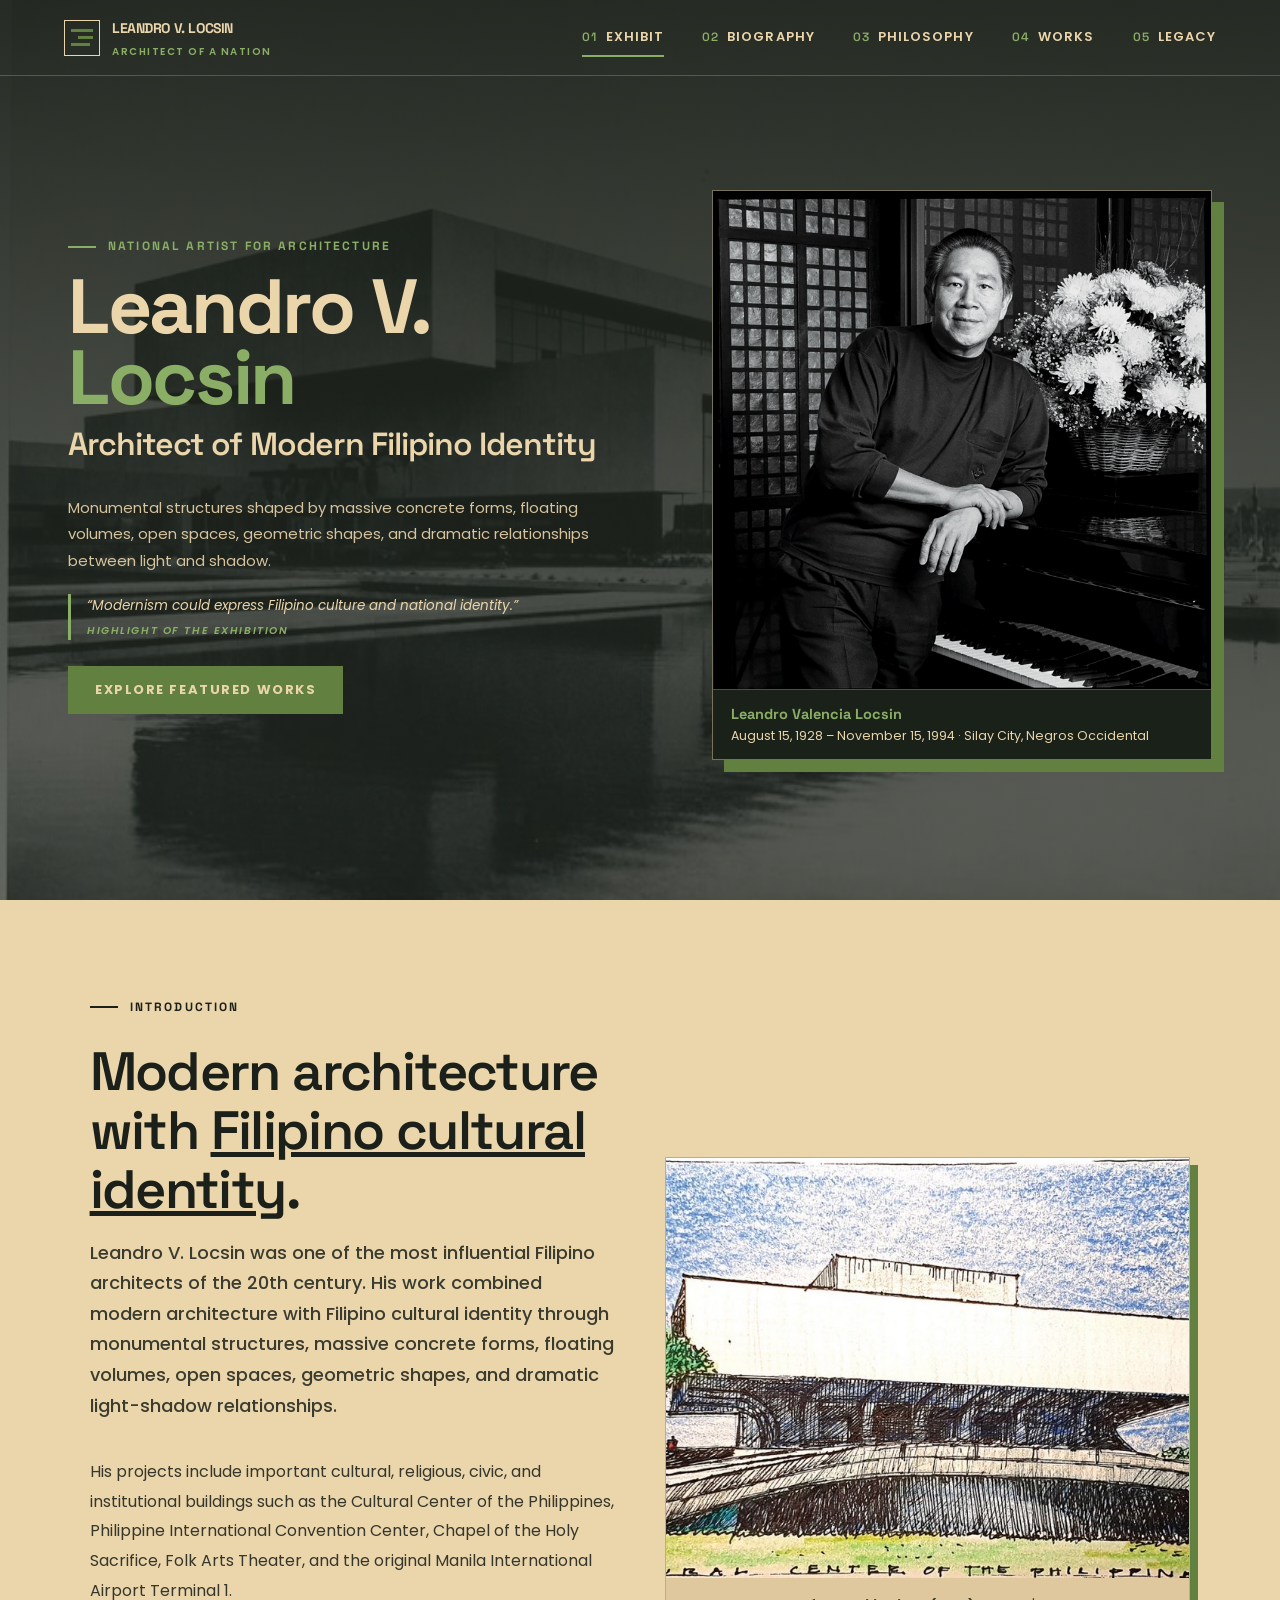
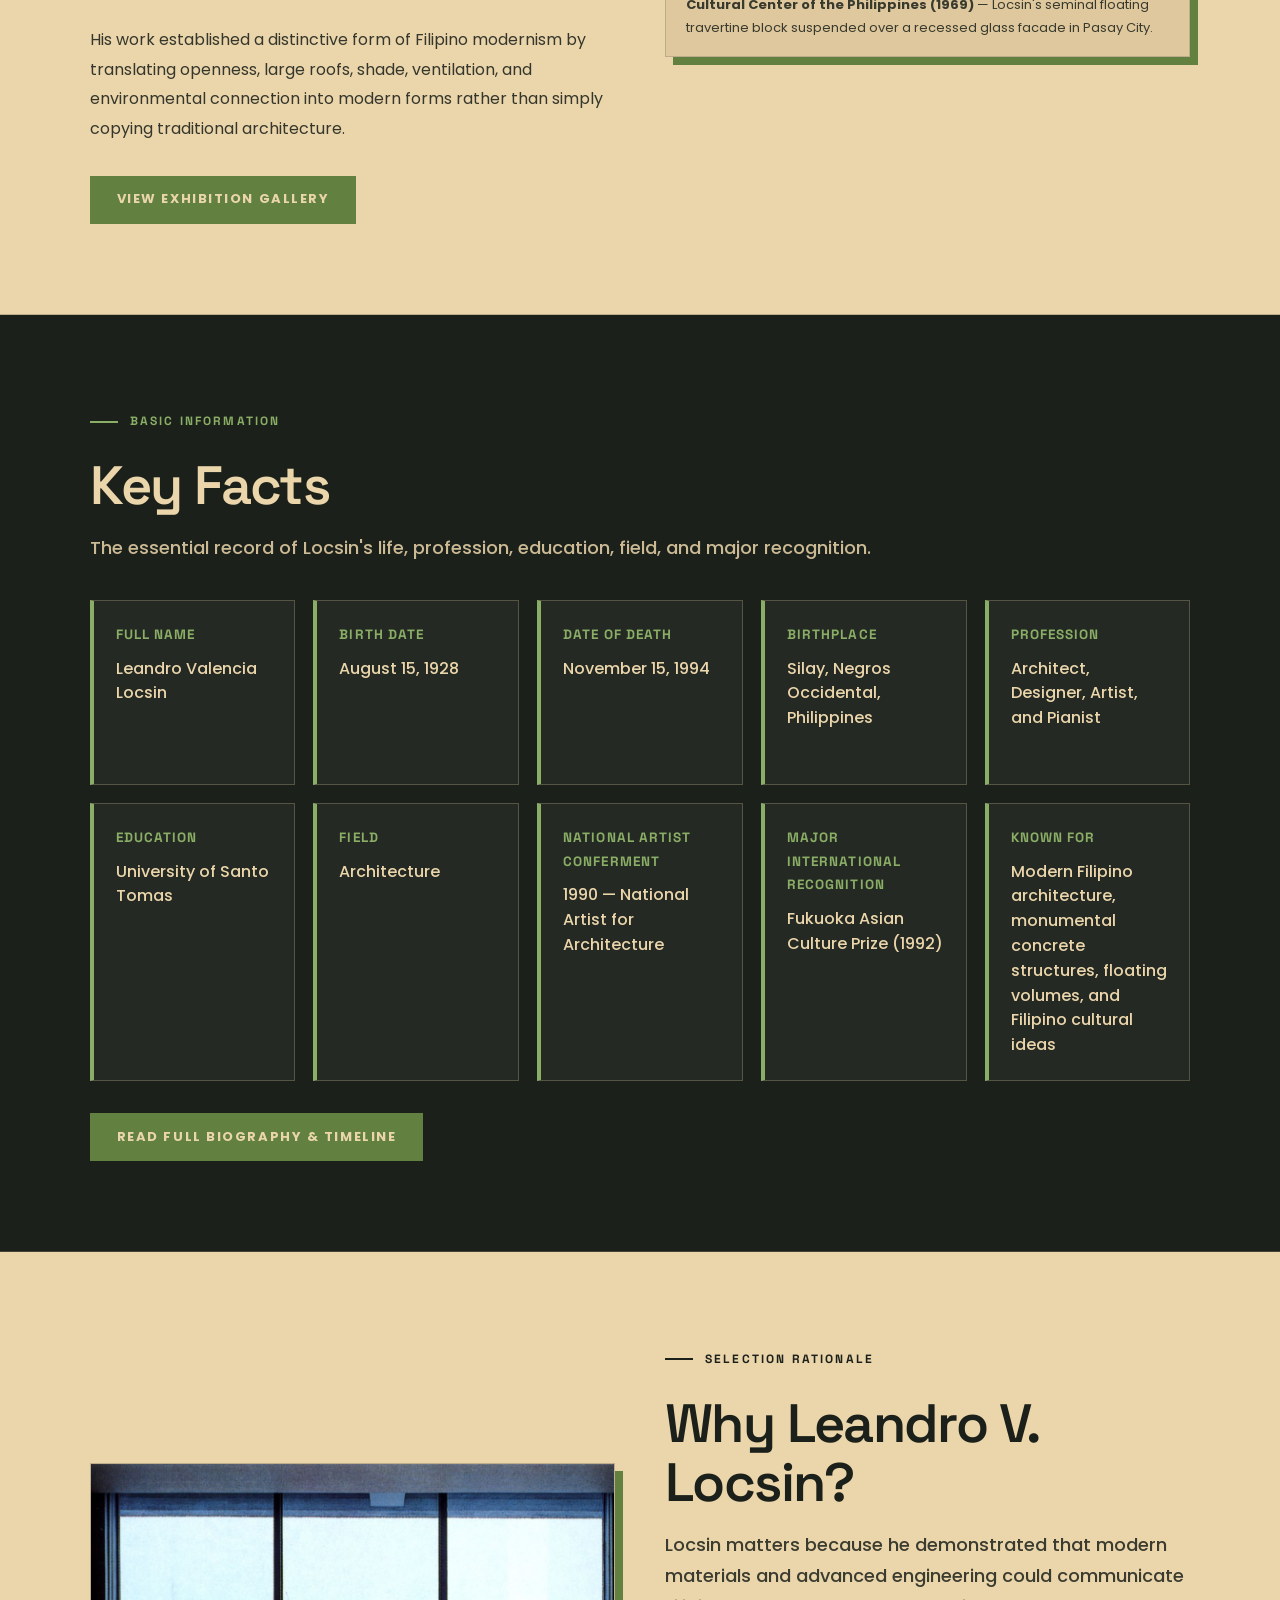
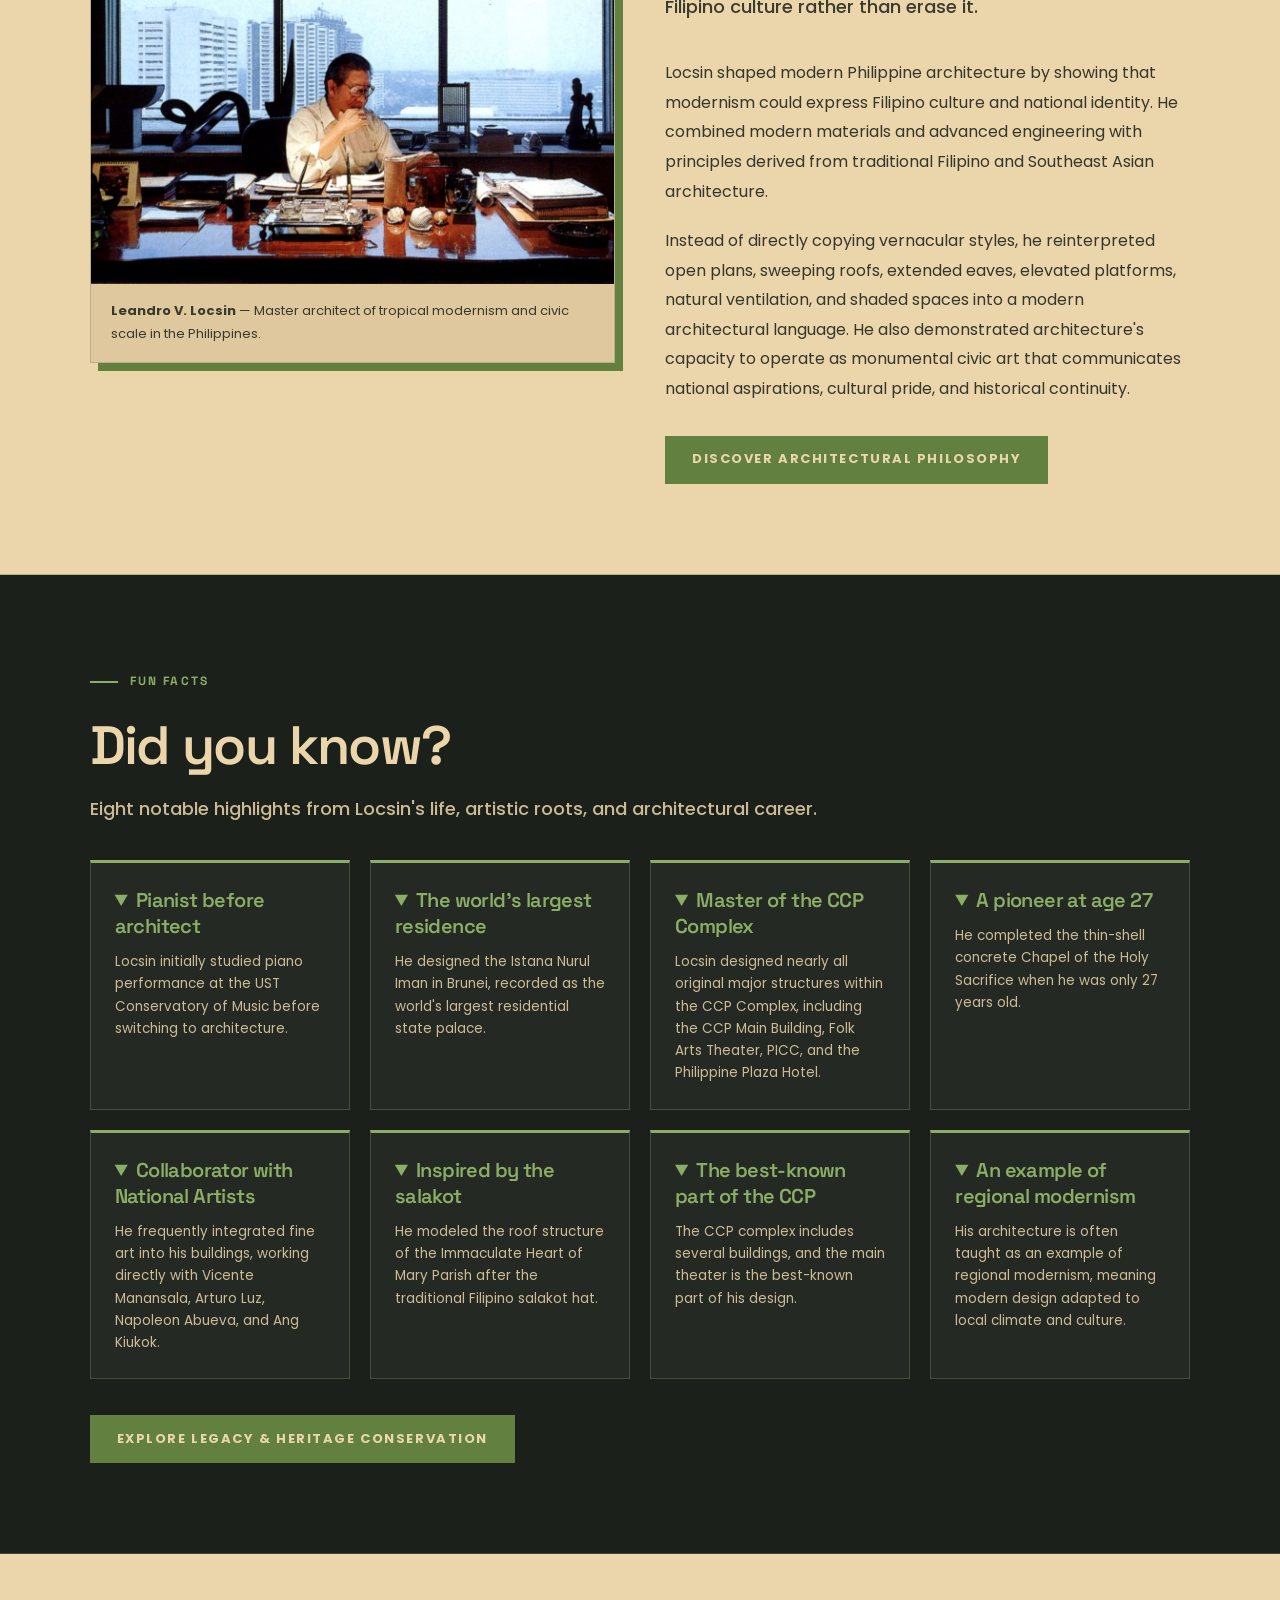
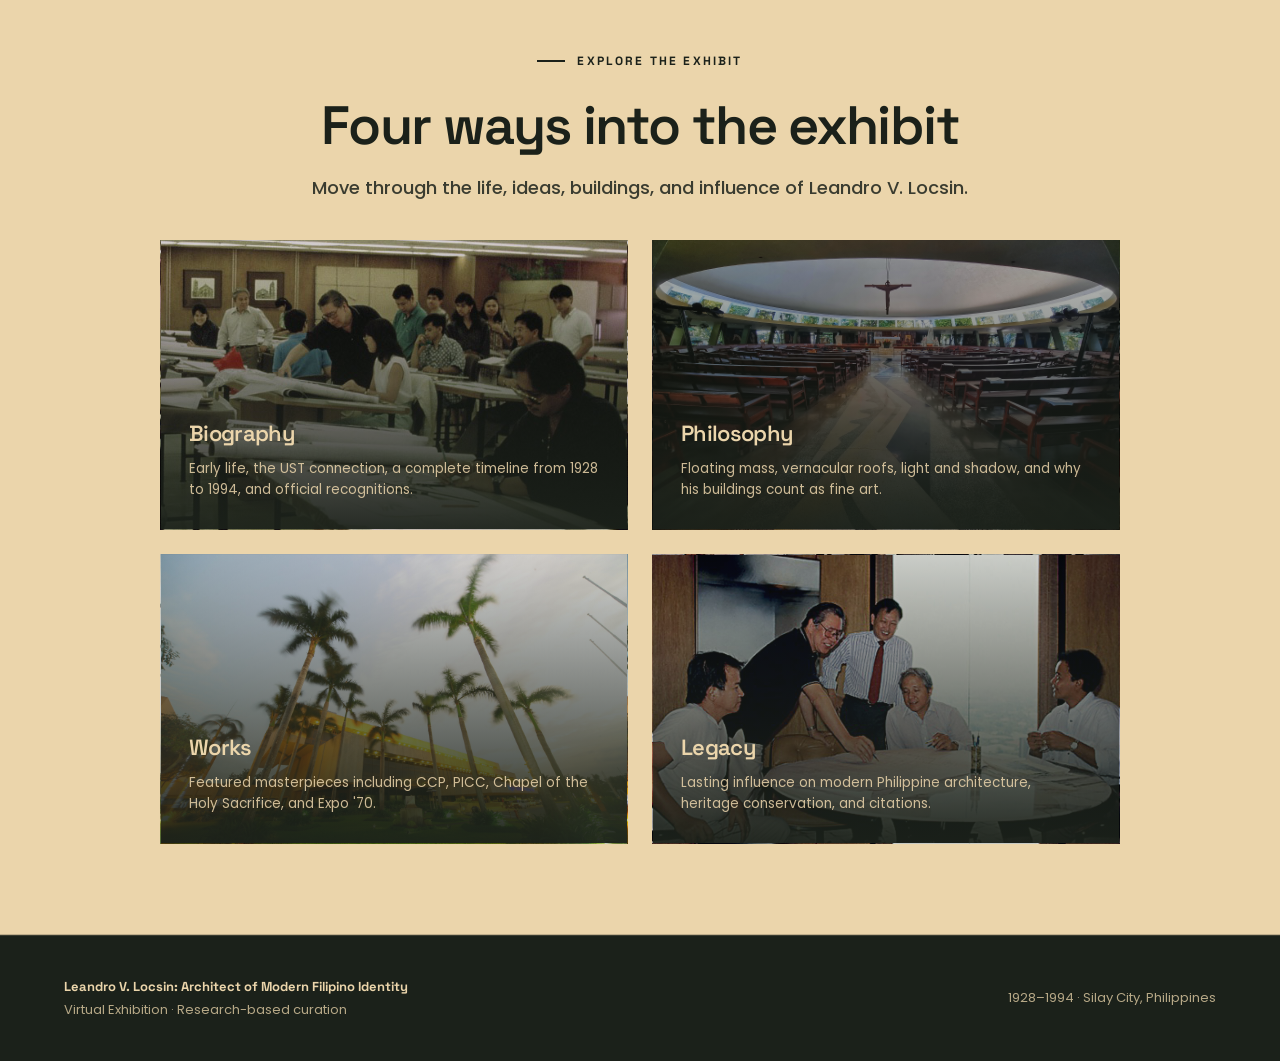
==== commit 8c1db293: "Added site images and hero content" ====
--- a/index.html
+++ b/index.html
@@ -68,8 +68,8 @@
       <!-- 500PX WIDE 1:1 SQUARE PORTRAIT CARD -->
       <figure class="lx-hero-portrait-card">
         <img 
-          src="assets/images/portrait/locsin-official.jpg" 
-          alt="Official Portrait of Leandro V. Locsin" 
+          src="assets/images/photos of leandro/portraits-selfphotos/18113213-lvl-early-1990s-wig-tysmans-copy_cover_1584x1600.jpg"
+          alt="Official Portrait of Leandro V. Locsin"
           class="lx-hero-portrait-img"
           loading="eager"
         >
@@ -87,7 +87,7 @@
         <div class="split-text-col">
           <div class="section-heading">
             <p class="lx-kicker-dark">Introduction</p>
-            <h2>Modern architecture with Filipino cultural identity.</h2>
+            <h2>Modern architecture with <u>Filipino cultural identity</u>.</h2>
             <p class="section-intro">
               Leandro V. Locsin was one of the most influential Filipino architects of the 20th century. His work combined modern architecture with Filipino cultural identity through monumental structures, massive concrete forms, floating volumes, open spaces, geometric shapes, and dramatic light-shadow relationships.
             </p>
@@ -110,7 +110,7 @@
         <!-- RIGHT: CCP IMAGE -->
         <div class="split-image-col">
           <figure class="photo-block">
-            <img src="assets/images/ccp.jpg" alt="Cultural Center of the Philippines designed by Leandro Locsin">
+            <img src="assets\images\building photos\Cultural Center of the Philippines\Cultural Center of the Philippines.jpg" alt="Cultural Center of the Philippines designed by Leandro Locsin">
             <figcaption>
               <strong>Cultural Center of the Philippines (1969)</strong> — Locsin's seminal floating travertine block suspended over a recessed glass facade in Pasay City.
             </figcaption>
@@ -182,7 +182,7 @@
         <!-- LEFT: PORTRAIT IMAGE OF LEANDRO LOCSIN -->
         <div class="split-image-col">
           <figure class="photo-block">
-            <img src="assets/images/portrait/locsin-official.jpg" alt="Leandro V. Locsin Portrait">
+            <img src="assets\images\photos of leandro\working and drawing\02143456-locsin-in-his-office-early-1990s-photo-courtesy-of-leandro-v-locsin-partners-lvlp_cover_1262x882.jpg" alt="Leandro V. Locsin Portrait">
             <figcaption>
               <strong>Leandro V. Locsin</strong> — Master architect of tropical modernism and civic scale in the Philippines.
             </figcaption>
--- a/css/style.css
+++ b/css/style.css
@@ -233,8 +233,8 @@
   box-sizing: border-box;
   
   /* Dark Green Overlay + Background Image */
-  background: linear-gradient(rgba(27, 33, 26, 0.88), rgba(27, 33, 26, 0.95)),
-              url('assets/images/ccp.jpg') center/cover no-repeat;
+  background: linear-gradient(rgba(27, 33, 26, 0.95), rgba(27, 33, 26, 0.65)),
+              url('../assets/images/building photos/Philippine International Convention Center/Leandro Locsin.jpg') center/cover no-repeat;
   color: var(--warm-beige);
 }
 
@@ -642,16 +642,16 @@
 
 /* Image Backgrounds */
 .exhibit-card--biography {
-  background-image: url('assets/images/portrait/locsin-official.jpg');
+  background-image: url('../assets/images/photos of leandro/working and drawing/Locsin3.jpg');
 }
 .exhibit-card--philosophy {
-  background-image: url('assets/images/ccp.jpg');
+  background-image: url('../assets/images/building photos/Chapel of the Holy Sacrifice/interior/interior1.jpg');
 }
 .exhibit-card--works {
-  background-image: url('assets/images/ccp.jpg');
+  background-image: url('../assets/images/building photos/Philippine International Convention Center/Environmental-Responsibility-in-Venue-Management-and-Operations-scaled.jpg');
 }
 .exhibit-card--legacy {
-  background-image: url('assets/images/portrait/locsin-official.jpg');
+  background-image: url('../assets/images/photos of leandro/working and drawing/Locsin1.jpg');
 }
 
 /* ==========================================================================
